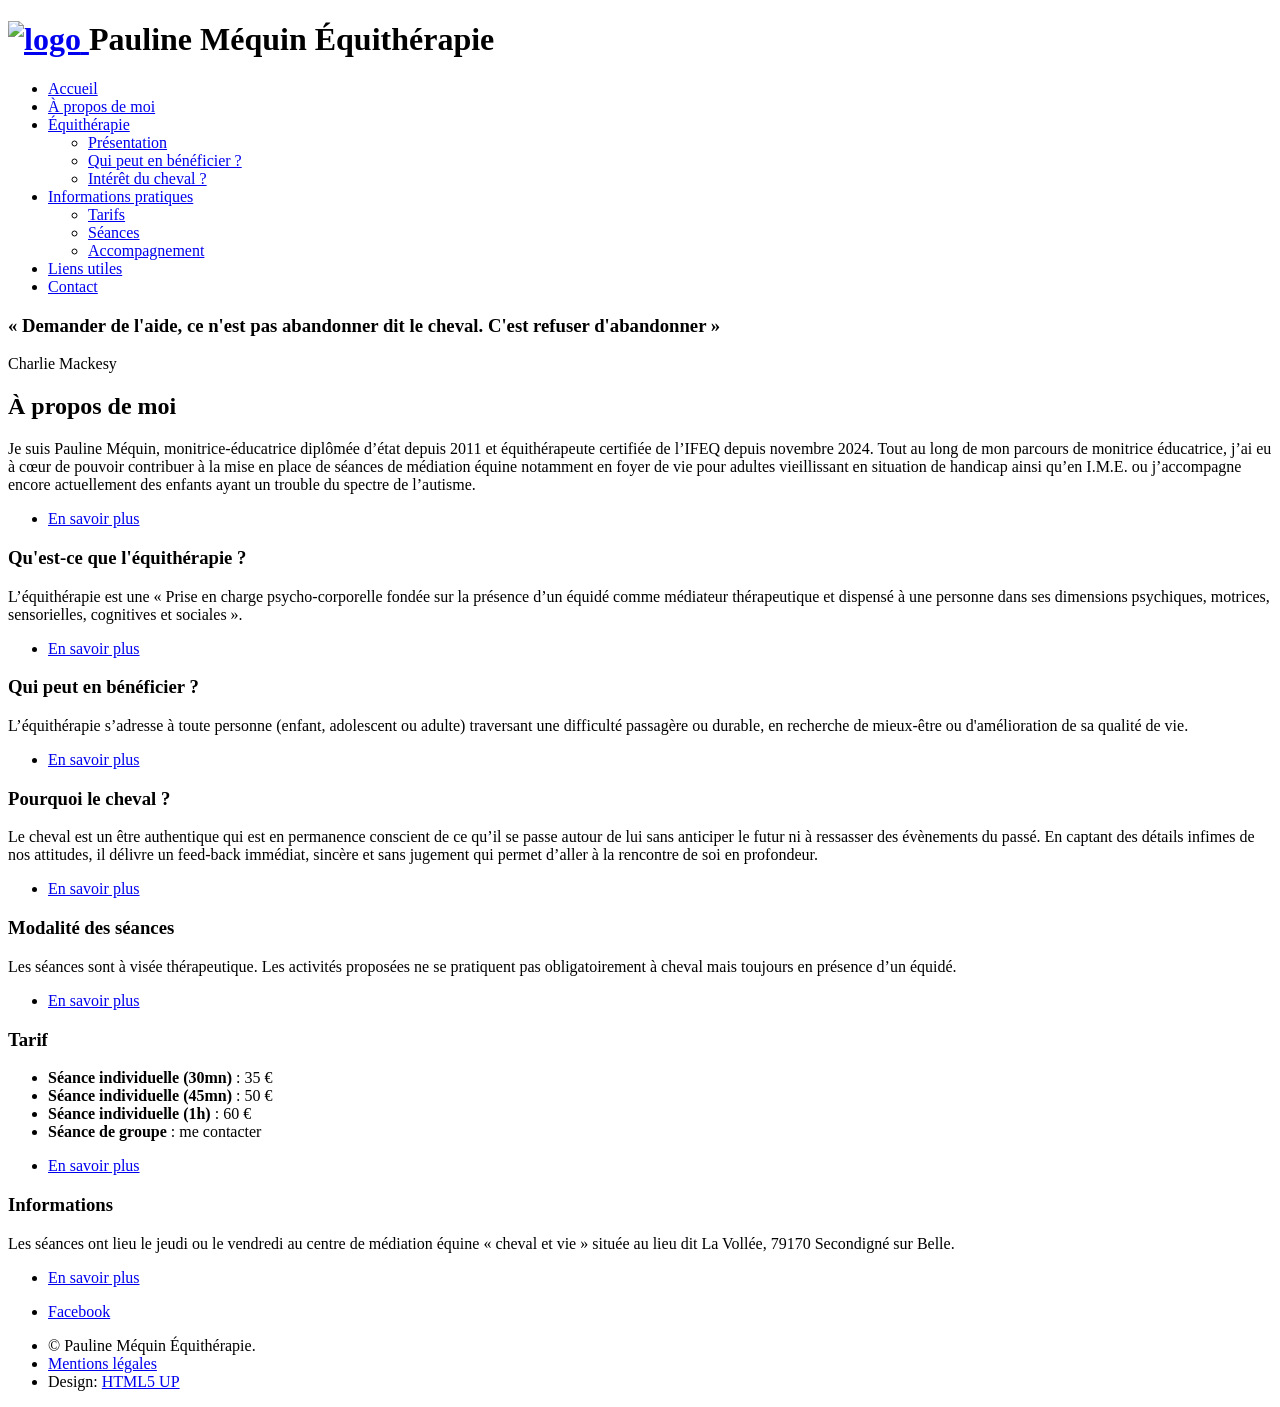
==== index.html @ 2382ecfe "deploy: Viguro79/pmequitherapie@033284d6de1e1a64ba5dbc9996fc64ac032b7a24" ====
<!DOCTYPE html>
<html lang="fr">
<head>
    <meta charset="utf-8">
    <meta name="viewport" content="width=device-width, initial-scale=1, user-scalable=no">
    <title>Pauline Méquin Équithérapie</title>
    <link rel="stylesheet" href="/pmequitherapie/assets/css/main.css">
    
</head>

<body class="landing is-preload">
    <div id="page-wrapper" >

        <header id="header" class="alt">
  <h1>
    <a href="/pmequitherapie/">
      <img class="logo" src="/pmequitherapie/images/logo.png" alt="logo">
    </a>
    Pauline Méquin Équithérapie
  </h1>
  <nav id="nav">
    <ul>
      <li><a href="/pmequitherapie/">Accueil</a></li>
      <li><a href="/pmequitherapie/apropos/">À propos de moi</a></li>
      <li>
        <a href="/pmequitherapie/equitherapie/" class="icon solid fa-angle-down">Équithérapie</a>
        <ul>
          <li><a href="/pmequitherapie/equitherapie/#presentation">Présentation</a></li>
          <li><a href="/pmequitherapie/equitherapie/#public">Qui peut en bénéficier ?</a></li>
          <li><a href="/pmequitherapie/equitherapie/#cheval">Intérêt du cheval ?</a></li>
        </ul>
      </li>
      <li>
        <a href="/pmequitherapie/infos/" class="icon solid fa-angle-down">Informations pratiques</a>
        <ul>
          <li><a href="/pmequitherapie/infos/#tarif">Tarifs</a></li>
          <li><a href="/pmequitherapie/infos/#seance">Séances</a></li>
          <li><a href="/pmequitherapie/infos/#accompagnement">Accompagnement</a></li>
        </ul>
      </li>
      <li><a href="/pmequitherapie/liens/">Liens utiles</a></li>
      <li><a href="/pmequitherapie/contact/" class="button">Contact</a></li>
    </ul>
  </nav>
</header>

        <section id="banner">
            <h3>« Demander de l'aide, ce n'est pas abandonner dit le cheval. C'est refuser d'abandonner »</h3>
            <p>Charlie Mackesy</p>
        </section><section id="main" class="container">
        
            <section class="box special">
<header class="major">
  <h2>À propos de moi</h2>
  <p>Je suis Pauline Méquin, monitrice-éducatrice diplômée d’état depuis 2011 et équithérapeute certifiée de l’IFEQ depuis novembre 2024. Tout au long de mon parcours de monitrice éducatrice, j’ai eu à cœur de pouvoir contribuer à la mise en place de séances de médiation équine notamment en foyer de vie pour adultes vieillissant en situation de handicap ainsi qu’en I.M.E. ou j’accompagne encore actuellement des enfants ayant un trouble du spectre de l’autisme.
</p>
</header><ul class="actions special">
  <li><a href="/apropos/" class="button alt">En savoir plus</a></li>
</ul>
</section>
<section class="box special features"><div class="features-row">
        <section>
    <span class="icon solid major fa-binoculars accent2"></span>
    <h3>Qu&#39;est-ce que l&#39;équithérapie ?</h3><p>L’équithérapie est une « Prise en charge psycho-corporelle fondée sur la présence d’un équidé comme médiateur thérapeutique et dispensé à une personne dans ses dimensions psychiques, motrices, sensorielles, cognitives et sociales ».</p>
    <ul class="actions special">
        <li><a href="/equitherapie/" class="button alt">En savoir plus</a></li>
    </ul>
</section>
        <section>
    <span class="icon solid major fa-users accent3"></span>
    <h3>Qui peut en bénéficier ?</h3><p>L’équithérapie s’adresse à toute personne (enfant, adolescent ou adulte) traversant une difficulté passagère ou durable, en recherche de mieux-être ou d&#39;amélioration de sa qualité de vie.</p>
    <ul class="actions special">
        <li><a href="/equitherapie/#public" class="button alt">En savoir plus</a></li>
    </ul>
</section></div><div class="features-row">
        <section>
    <span class="icon solid major fa-horse-head accent4"></span>
    <h3>Pourquoi le cheval ?</h3><p>Le cheval est un être authentique qui est en permanence conscient de ce qu’il se passe autour de lui sans anticiper le futur ni à ressasser des évènements du passé. En captant des détails infimes de nos attitudes, il délivre un feed-back immédiat, sincère et sans jugement qui permet d’aller à la rencontre de soi en profondeur.</p>
    <ul class="actions special">
        <li><a href="/equitherapie/#cheval" class="button alt">En savoir plus</a></li>
    </ul>
</section>
        <section>
    <span class="icon solid major fa-crop-alt accent5"></span>
    <h3>Modalité des séances</h3><p>Les séances sont à visée thérapeutique. Les activités proposées ne se pratiquent pas obligatoirement à cheval mais toujours en présence d’un équidé.</p>
    <ul class="actions special">
        <li><a href="/infos/#seance" class="button alt">En savoir plus</a></li>
    </ul>
</section></div><div class="features-row">
        <section>
    <span class="icon solid major fa-coins accent6"></span>
    <h3>Tarif</h3><ul class="alt"><li><strong>Séance individuelle (30mn)</strong> : 35 €</li><li><strong>Séance individuelle (45mn)</strong> : 50 €</li><li><strong>Séance individuelle (1h)</strong> : 60 € </li><li><strong>Séance de groupe</strong> : me contacter</li></ul><ul class="actions special">
        <li><a href="/infos/#tarif" class="button alt">En savoir plus</a></li>
    </ul>
</section>
        <section>
    <span class="icon solid major fa-info accent1"></span>
    <h3>Informations</h3><p>Les séances ont lieu le jeudi ou le vendredi au centre de médiation équine « cheval et vie » située au lieu dit La Vollée, 79170 Secondigné sur Belle.</p>
    <ul class="actions special">
        <li><a href="/infos/" class="button alt">En savoir plus</a></li>
    </ul>
</section></div></section>
        
		</section>
        <!-- Footer -->
<footer id="footer">
    <ul class="icons">
        <li>
            <a href="https://www.facebook.com/paulinemequinequitherapie" class="icon brands fa-facebook-f">
                <span class="label">Facebook</span>
            </a>
        </li>
    </ul>
    <ul class="copyright">
        <li>&copy; Pauline Méquin Équithérapie.</li>
        <li><a href="/mentions.html">Mentions légales</a></li>
        <li>Design: <a href="http://html5up.net">HTML5 UP</a></li>
    </ul>
</footer>

    </div>
    	<script src="/pmequitherapie/assets/js/jquery.min.js"></script>
	<script src="/pmequitherapie/assets/js/jquery.dropotron.min.js"></script>
	<script src="/pmequitherapie/assets/js/jquery.scrollex.min.js"></script>
	<script src="/pmequitherapie/assets/js/browser.min.js"></script>
	<script src="/pmequitherapie/assets/js/breakpoints.min.js"></script>
	<script src="/pmequitherapie/assets/js/util.js"></script>
	<script src="/pmequitherapie/assets/js/main.js"></script>
    
</body>
</html>
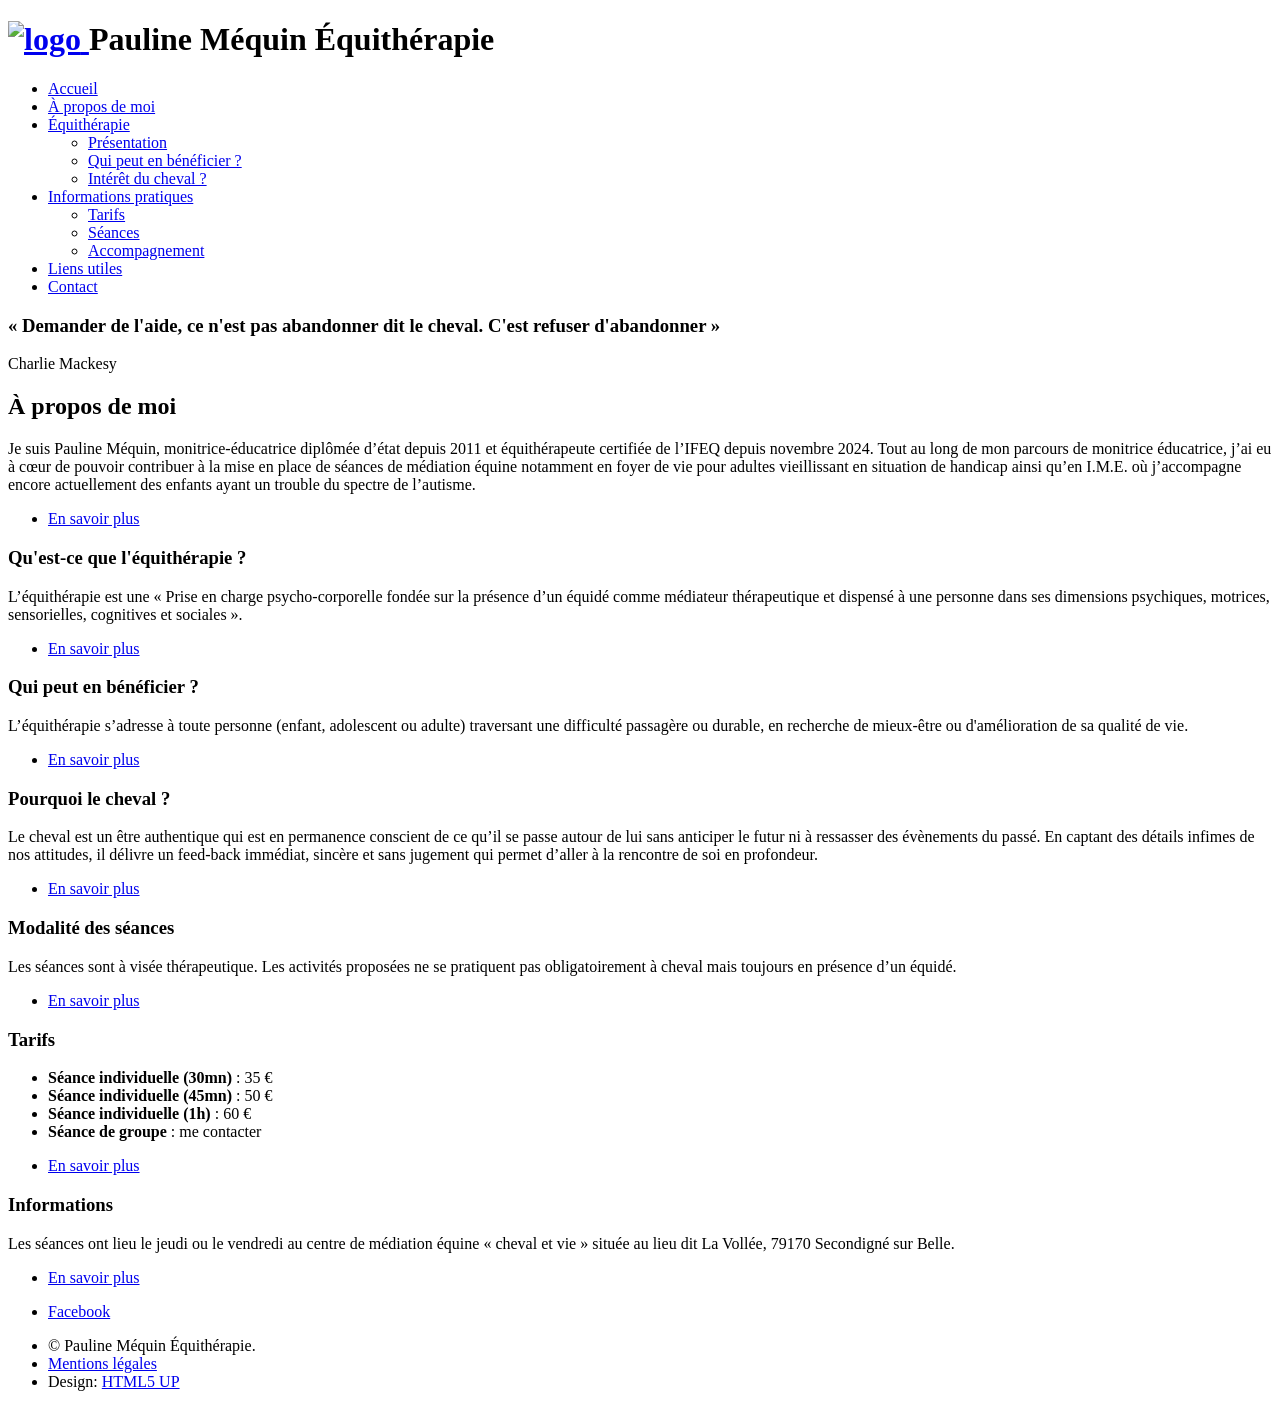
==== commit 09872ed5: "deploy: Viguro79/pmequitherapie@5068ac273e4277e46ab31a8a6d915c520c29359e" ====
--- a/index.html
+++ b/index.html
@@ -4,7 +4,8 @@
     <meta charset="utf-8">
     <meta name="viewport" content="width=device-width, initial-scale=1, user-scalable=no">
     <title>Pauline Méquin Équithérapie</title>
-    <link rel="stylesheet" href="/pmequitherapie/assets/css/main.css">
+    <link rel="icon" href="/pmequitherapie.fr/images/favicon.ico">
+    <link rel="stylesheet" href="/pmequitherapie.fr/assets/css/main.css">
     
 </head>
 
@@ -13,33 +14,33 @@
 
         <header id="header" class="alt">
   <h1>
-    <a href="/pmequitherapie/">
-      <img class="logo" src="/pmequitherapie/images/logo.png" alt="logo">
+    <a href="/pmequitherapie.fr/">
+      <img class="logo" src="/pmequitherapie.fr/images/logo.png" alt="logo">
     </a>
     Pauline Méquin Équithérapie
   </h1>
   <nav id="nav">
     <ul>
-      <li><a href="/pmequitherapie/">Accueil</a></li>
-      <li><a href="/pmequitherapie/apropos/">À propos de moi</a></li>
+      <li><a href="/pmequitherapie.fr/">Accueil</a></li>
+      <li><a href="/pmequitherapie.fr/apropos/">À propos de moi</a></li>
       <li>
-        <a href="/pmequitherapie/equitherapie/" class="icon solid fa-angle-down">Équithérapie</a>
+        <a href="/pmequitherapie.fr/equitherapie/" class="icon solid fa-angle-down">Équithérapie</a>
         <ul>
-          <li><a href="/pmequitherapie/equitherapie/#presentation">Présentation</a></li>
-          <li><a href="/pmequitherapie/equitherapie/#public">Qui peut en bénéficier ?</a></li>
-          <li><a href="/pmequitherapie/equitherapie/#cheval">Intérêt du cheval ?</a></li>
+          <li><a href="/pmequitherapie.fr/equitherapie/#presentation">Présentation</a></li>
+          <li><a href="/pmequitherapie.fr/equitherapie/#public">Qui peut en bénéficier ?</a></li>
+          <li><a href="/pmequitherapie.fr/equitherapie/#cheval">Intérêt du cheval ?</a></li>
         </ul>
       </li>
       <li>
-        <a href="/pmequitherapie/infos/" class="icon solid fa-angle-down">Informations pratiques</a>
+        <a href="/pmequitherapie.fr/infos/" class="icon solid fa-angle-down">Informations pratiques</a>
         <ul>
-          <li><a href="/pmequitherapie/infos/#tarif">Tarifs</a></li>
-          <li><a href="/pmequitherapie/infos/#seance">Séances</a></li>
-          <li><a href="/pmequitherapie/infos/#accompagnement">Accompagnement</a></li>
+          <li><a href="/pmequitherapie.fr/infos/#tarif">Tarifs</a></li>
+          <li><a href="/pmequitherapie.fr/infos/#seance">Séances</a></li>
+          <li><a href="/pmequitherapie.fr/infos/#accompagnement">Accompagnement</a></li>
         </ul>
       </li>
-      <li><a href="/pmequitherapie/liens/">Liens utiles</a></li>
-      <li><a href="/pmequitherapie/contact/" class="button">Contact</a></li>
+      <li><a href="/pmequitherapie.fr/liens/">Liens utiles</a></li>
+      <li><a href="/pmequitherapie.fr/contact/" class="button">Contact</a></li>
     </ul>
   </nav>
 </header>
@@ -52,8 +53,7 @@
             <section class="box special">
 <header class="major">
   <h2>À propos de moi</h2>
-  <p>Je suis Pauline Méquin, monitrice-éducatrice diplômée d’état depuis 2011 et équithérapeute certifiée de l’IFEQ depuis novembre 2024. Tout au long de mon parcours de monitrice éducatrice, j’ai eu à cœur de pouvoir contribuer à la mise en place de séances de médiation équine notamment en foyer de vie pour adultes vieillissant en situation de handicap ainsi qu’en I.M.E. ou j’accompagne encore actuellement des enfants ayant un trouble du spectre de l’autisme.
-</p>
+  <p>Je suis Pauline Méquin, monitrice-éducatrice diplômée d’état depuis 2011 et équithérapeute certifiée de l’IFEQ depuis novembre 2024. Tout au long de mon parcours de monitrice éducatrice, j’ai eu à cœur de pouvoir contribuer à la mise en place de séances de médiation équine notamment en foyer de vie pour adultes vieillissant en situation de handicap ainsi qu’en I.M.E. où j’accompagne encore actuellement des enfants ayant un trouble du spectre de l’autisme.</p>
 </header><ul class="actions special">
   <li><a href="/apropos/" class="button alt">En savoir plus</a></li>
 </ul>
@@ -89,7 +89,7 @@
 </section></div><div class="features-row">
         <section>
     <span class="icon solid major fa-coins accent6"></span>
-    <h3>Tarif</h3><ul class="alt"><li><strong>Séance individuelle (30mn)</strong> : 35 €</li><li><strong>Séance individuelle (45mn)</strong> : 50 €</li><li><strong>Séance individuelle (1h)</strong> : 60 € </li><li><strong>Séance de groupe</strong> : me contacter</li></ul><ul class="actions special">
+    <h3>Tarifs</h3><ul class="alt"><li><strong>Séance individuelle (30mn)</strong> : 35 €</li><li><strong>Séance individuelle (45mn)</strong> : 50 €</li><li><strong>Séance individuelle (1h)</strong> : 60 €</li><li><strong>Séance de groupe</strong> : me contacter</li></ul><ul class="actions special">
         <li><a href="/infos/#tarif" class="button alt">En savoir plus</a></li>
     </ul>
 </section>
@@ -100,6 +100,7 @@
         <li><a href="/infos/" class="button alt">En savoir plus</a></li>
     </ul>
 </section></div></section>
+
         
 		</section>
         <!-- Footer -->
@@ -119,13 +120,14 @@
 </footer>
 
     </div>
-    	<script src="/pmequitherapie/assets/js/jquery.min.js"></script>
-	<script src="/pmequitherapie/assets/js/jquery.dropotron.min.js"></script>
-	<script src="/pmequitherapie/assets/js/jquery.scrollex.min.js"></script>
-	<script src="/pmequitherapie/assets/js/browser.min.js"></script>
-	<script src="/pmequitherapie/assets/js/breakpoints.min.js"></script>
-	<script src="/pmequitherapie/assets/js/util.js"></script>
-	<script src="/pmequitherapie/assets/js/main.js"></script>
-    
+    	<script src="/pmequitherapie.fr/assets/js/jquery.min.js"></script>
+	<script src="/pmequitherapie.fr/assets/js/jquery.dropotron.min.js"></script>
+	<script src="/pmequitherapie.fr/assets/js/jquery.scrollex.min.js"></script>
+	<script src="/pmequitherapie.fr/assets/js/browser.min.js"></script>
+	<script src="/pmequitherapie.fr/assets/js/breakpoints.min.js"></script>
+	<script src="/pmequitherapie.fr/assets/js/util.js"></script>
+	<script src="/pmequitherapie.fr/assets/js/main.js"></script>
+
+
 </body>
 </html>
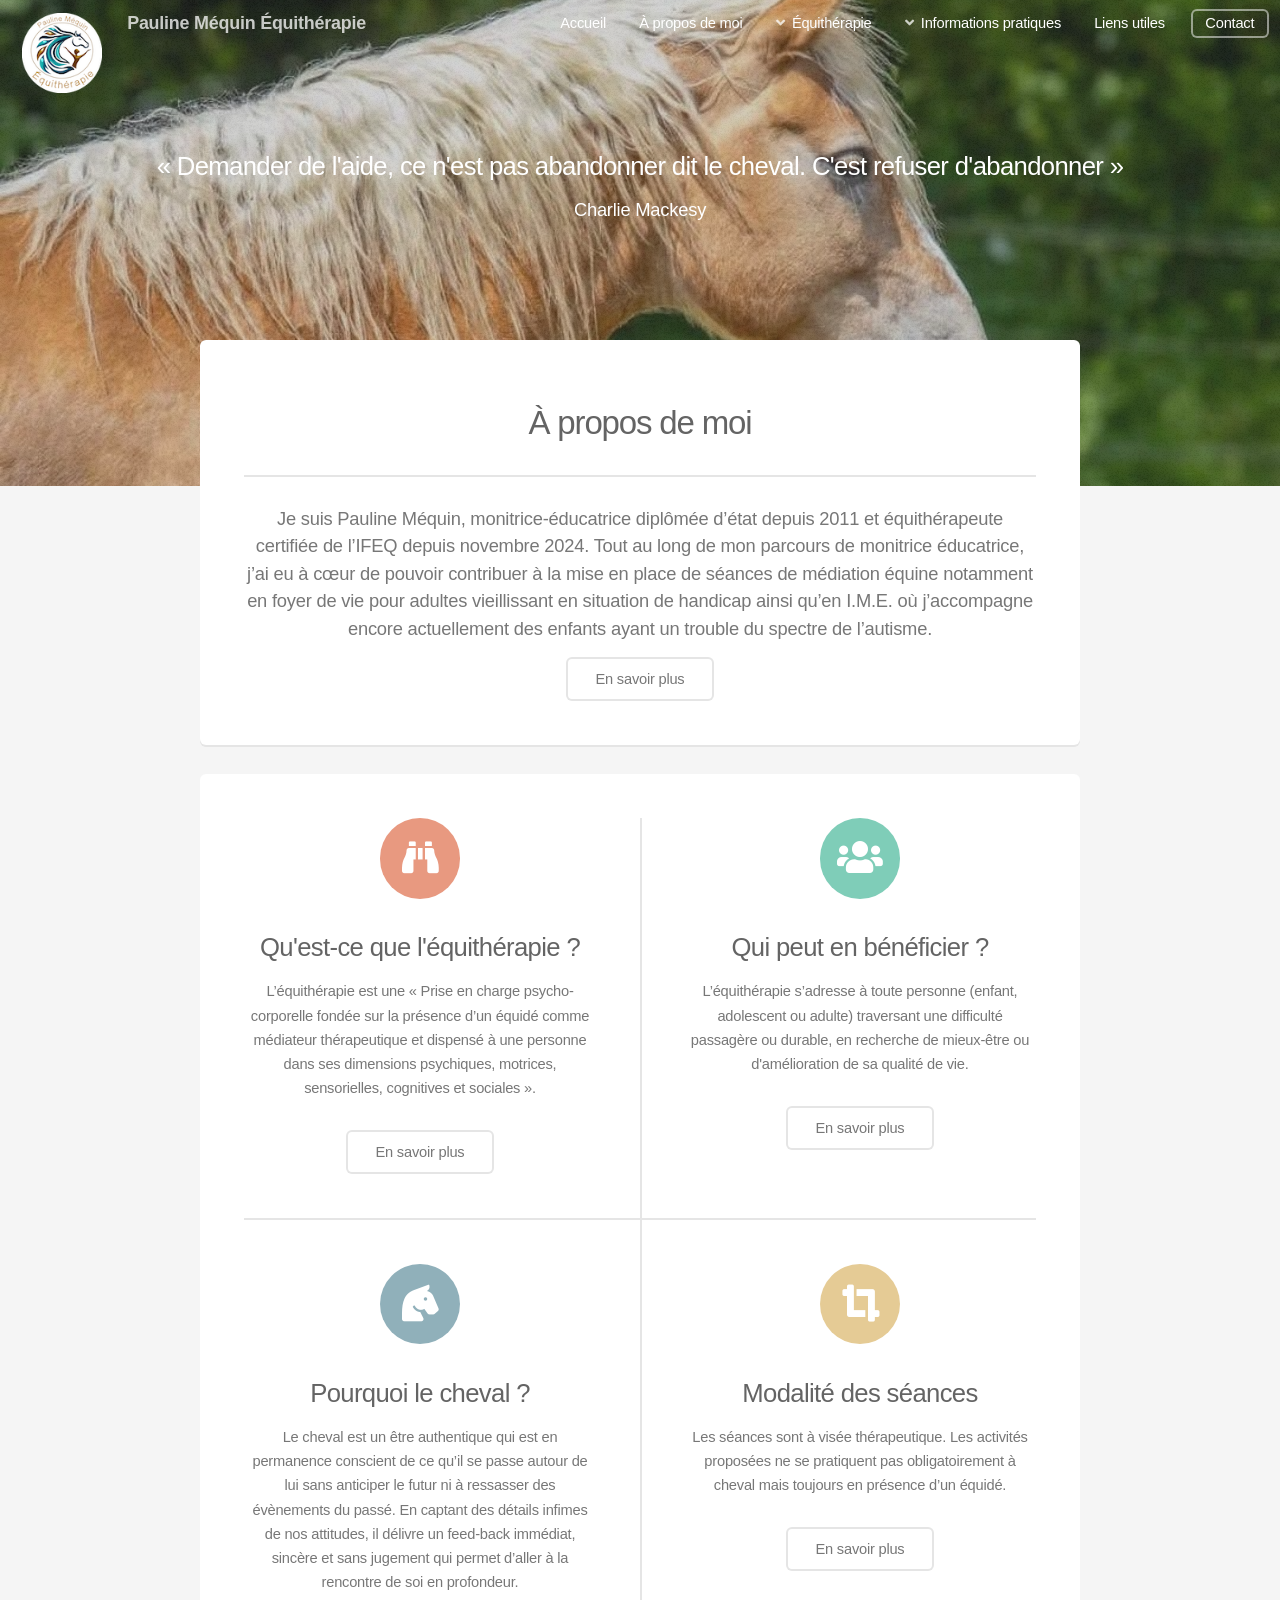
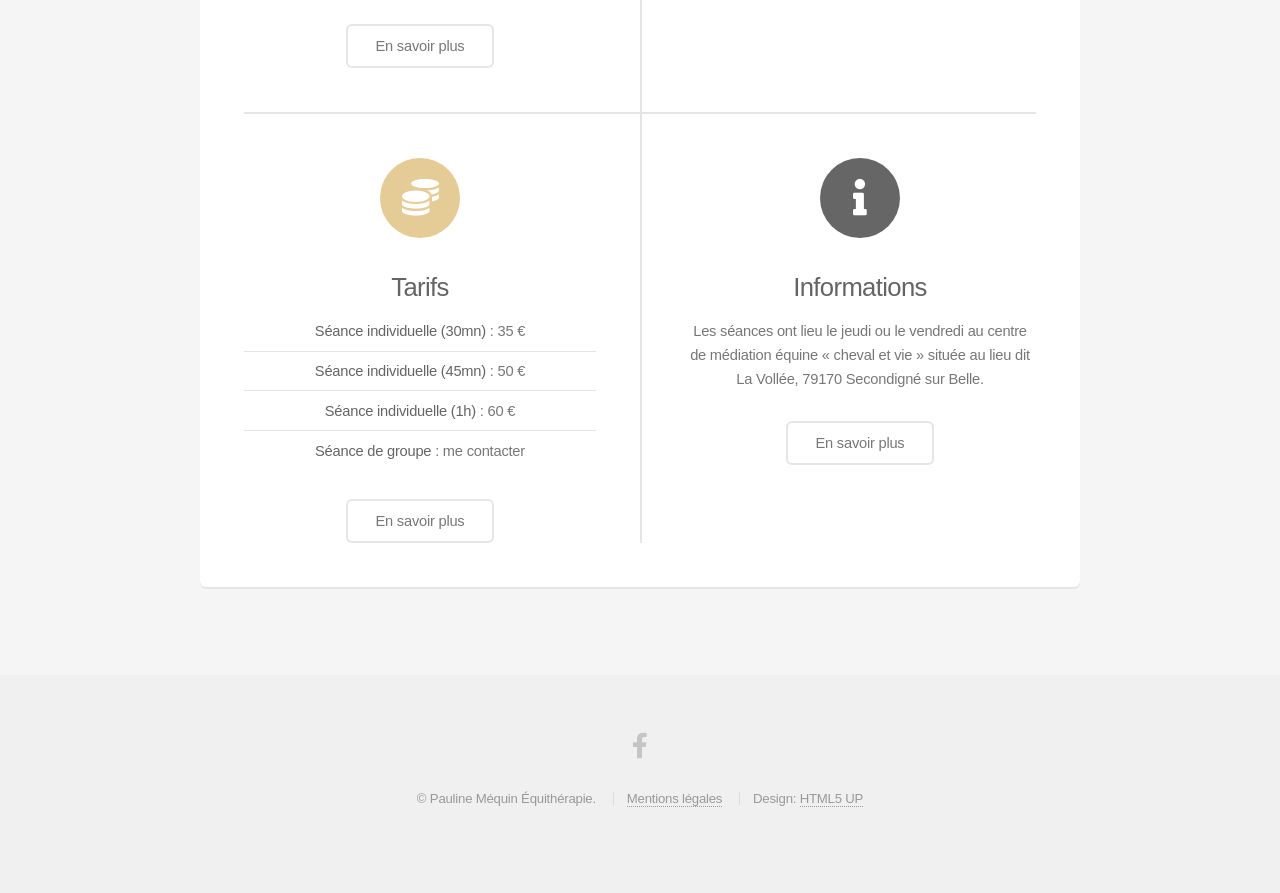
==== commit a3998a19: "deploy: Viguro79/pmequitherapie@91b3c89d0043710fa2f3b529ae6b896edfae53d8" ====
--- a/index.html
+++ b/index.html
@@ -4,8 +4,8 @@
     <meta charset="utf-8">
     <meta name="viewport" content="width=device-width, initial-scale=1, user-scalable=no">
     <title>Pauline Méquin Équithérapie</title>
-    <link rel="icon" href="/pmequitherapie.fr/images/favicon.ico">
-    <link rel="stylesheet" href="/pmequitherapie.fr/assets/css/main.css">
+    <link rel="icon" href="/images/favicon.ico">
+    <link rel="stylesheet" href="/assets/css/main.css">
     
 </head>
 
@@ -14,33 +14,33 @@
 
         <header id="header" class="alt">
   <h1>
-    <a href="/pmequitherapie.fr/">
-      <img class="logo" src="/pmequitherapie.fr/images/logo.png" alt="logo">
+    <a href="/">
+      <img class="logo" src="/images/logo.png" alt="logo">
     </a>
     Pauline Méquin Équithérapie
   </h1>
   <nav id="nav">
     <ul>
-      <li><a href="/pmequitherapie.fr/">Accueil</a></li>
-      <li><a href="/pmequitherapie.fr/apropos/">À propos de moi</a></li>
+      <li><a href="/">Accueil</a></li>
+      <li><a href="/apropos/">À propos de moi</a></li>
       <li>
-        <a href="/pmequitherapie.fr/equitherapie/" class="icon solid fa-angle-down">Équithérapie</a>
+        <a href="/equitherapie/" class="icon solid fa-angle-down">Équithérapie</a>
         <ul>
-          <li><a href="/pmequitherapie.fr/equitherapie/#presentation">Présentation</a></li>
-          <li><a href="/pmequitherapie.fr/equitherapie/#public">Qui peut en bénéficier ?</a></li>
-          <li><a href="/pmequitherapie.fr/equitherapie/#cheval">Intérêt du cheval ?</a></li>
+          <li><a href="/equitherapie/#presentation">Présentation</a></li>
+          <li><a href="/equitherapie/#public">Qui peut en bénéficier ?</a></li>
+          <li><a href="/equitherapie/#cheval">Intérêt du cheval ?</a></li>
         </ul>
       </li>
       <li>
-        <a href="/pmequitherapie.fr/infos/" class="icon solid fa-angle-down">Informations pratiques</a>
+        <a href="/infos/" class="icon solid fa-angle-down">Informations pratiques</a>
         <ul>
-          <li><a href="/pmequitherapie.fr/infos/#tarif">Tarifs</a></li>
-          <li><a href="/pmequitherapie.fr/infos/#seance">Séances</a></li>
-          <li><a href="/pmequitherapie.fr/infos/#accompagnement">Accompagnement</a></li>
+          <li><a href="/infos/#tarif">Tarifs</a></li>
+          <li><a href="/infos/#seance">Séances</a></li>
+          <li><a href="/infos/#accompagnement">Accompagnement</a></li>
         </ul>
       </li>
-      <li><a href="/pmequitherapie.fr/liens/">Liens utiles</a></li>
-      <li><a href="/pmequitherapie.fr/contact/" class="button">Contact</a></li>
+      <li><a href="/liens/">Liens utiles</a></li>
+      <li><a href="/contact/" class="button">Contact</a></li>
     </ul>
   </nav>
 </header>
@@ -120,13 +120,13 @@
 </footer>
 
     </div>
-    	<script src="/pmequitherapie.fr/assets/js/jquery.min.js"></script>
-	<script src="/pmequitherapie.fr/assets/js/jquery.dropotron.min.js"></script>
-	<script src="/pmequitherapie.fr/assets/js/jquery.scrollex.min.js"></script>
-	<script src="/pmequitherapie.fr/assets/js/browser.min.js"></script>
-	<script src="/pmequitherapie.fr/assets/js/breakpoints.min.js"></script>
-	<script src="/pmequitherapie.fr/assets/js/util.js"></script>
-	<script src="/pmequitherapie.fr/assets/js/main.js"></script>
+    	<script src="/assets/js/jquery.min.js"></script>
+	<script src="/assets/js/jquery.dropotron.min.js"></script>
+	<script src="/assets/js/jquery.scrollex.min.js"></script>
+	<script src="/assets/js/browser.min.js"></script>
+	<script src="/assets/js/breakpoints.min.js"></script>
+	<script src="/assets/js/util.js"></script>
+	<script src="/assets/js/main.js"></script>
 
 
 </body>
--- a/assets/css/main.css
+++ b/assets/css/main.css
@@ -0,0 +1,3921 @@
+@import url("fontawesome-all.min.css");
+@import url("https://fonts.googleapis.com/css?family=Source+Sans+Pro:300,400,300italic,400italic");
+
+/*
+	Alpha by HTML5 UP
+	html5up.net | @ajlkn
+	Free for personal and commercial use under the CCA 3.0 license (html5up.net/license)
+*/
+
+/* Reset */
+
+/* Based on meyerweb.com/eric/tools/css/reset (v2.0 | 20110126 | License: public domain) */
+
+	html, body, div, span, applet, object,
+	iframe, h1, h2, h3, h4, h5, h6, p, blockquote,
+	pre, a, abbr, acronym, address, big, cite,
+	code, del, dfn, em, img, ins, kbd, q, s, samp,
+	small, strike, strong, sub, sup, tt, var, b,
+	u, i, center, dl, dt, dd, ol, ul, li, fieldset,
+	form, label, legend, table, caption, tbody,
+	tfoot, thead, tr, th, td, article, aside,
+	canvas, details, embed, figure, figcaption,
+	footer, header, hgroup, menu, nav, output, ruby,
+	section, summary, time, mark, audio, video {
+		margin: 0;
+		padding: 0;
+		border: 0;
+		font-size: 100%;
+		font: inherit;
+		vertical-align: baseline;
+	}
+
+	article, aside, details, figcaption, figure,
+	footer, header, hgroup, menu, nav, section {
+		display: block;
+	}
+
+	body {
+		line-height: 1;
+	}
+
+	ol, ul {
+		list-style: none;
+	}
+
+	blockquote, q {
+		quotes: none;
+	}
+
+		blockquote:before, blockquote:after, q:before, q:after {
+			content: '';
+			content: none;
+		}
+
+	table {
+		border-collapse: collapse;
+		border-spacing: 0;
+	}
+
+	body {
+		-webkit-text-size-adjust: none;
+	}
+
+	mark {
+		background-color: transparent;
+		color: inherit;
+	}
+
+	input::-moz-focus-inner {
+		border: 0;
+		padding: 0;
+	}
+
+	input, select, textarea {
+		-moz-appearance: none;
+		-webkit-appearance: none;
+		-ms-appearance: none;
+		appearance: none;
+	}
+
+/* Basic */
+
+	@-ms-viewport {
+		width: device-width;
+	}
+
+	body {
+		-ms-overflow-style: scrollbar;
+	}
+
+	@media screen and (max-width: 480px) {
+
+		html, body {
+			min-width: 320px;
+		}
+
+	}
+
+	html {
+		box-sizing: border-box;
+	}
+
+	*, *:before, *:after {
+		box-sizing: inherit;
+	}
+
+	body {
+		background: #f5f5f5;
+	}
+
+	body, input, select, textarea {
+		color: #777;
+		font-family: "Source Sans Pro", sans-serif;
+		font-size: 16pt;
+		font-weight: 300;
+		line-height: 1.65em;
+		letter-spacing: -0.015em;
+	}
+
+	a {
+		-moz-transition: color 0.2s ease-in-out, border-bottom-color 0.2s ease-in-out;
+		-webkit-transition: color 0.2s ease-in-out, border-bottom-color 0.2s ease-in-out;
+		-ms-transition: color 0.2s ease-in-out, border-bottom-color 0.2s ease-in-out;
+		transition: color 0.2s ease-in-out, border-bottom-color 0.2s ease-in-out;
+		border-bottom: dotted 1px;
+		color: #e89980;
+		text-decoration: none;
+	}
+
+		a:hover {
+			border-bottom-color: transparent;
+		}
+
+	strong, b {
+		color: #646464;
+		font-weight: 400;
+	}
+
+	em, i {
+		font-style: italic;
+	}
+
+	p {
+		margin: 0 0 2em 0;
+	}
+
+	h1, h2, h3, h4, h5, h6 {
+		color: #646464;
+		font-weight: 300;
+		line-height: 1em;
+		margin: 0 0 0.5em 0;
+	}
+
+		h1 a, h2 a, h3 a, h4 a, h5 a, h6 a {
+			color: inherit;
+			text-decoration: none;
+		}
+
+	h2 {
+		font-size: 2.25em;
+		line-height: 1.5em;
+		letter-spacing: -0.035em;
+	}
+
+	h3 {
+		font-size: 1.75em;
+		line-height: 1.5em;
+		letter-spacing: -0.025em;
+}
+
+	h4 {
+		font-size: 1.1em;
+		line-height: 1.5em;
+		letter-spacing: 0;
+	}
+
+	h5 {
+		font-size: 0.9em;
+		line-height: 1.5em;
+		letter-spacing: 0;
+	}
+
+	h6 {
+		font-size: 0.7em;
+		line-height: 1.5em;
+		letter-spacing: 0;
+	}
+
+	sub {
+		font-size: 0.8em;
+		position: relative;
+		top: 0.5em;
+	}
+
+	sup {
+		font-size: 0.8em;
+		position: relative;
+		top: -0.5em;
+	}
+
+	hr {
+		border: 0;
+		border-bottom: solid 2px #e5e5e5;
+		margin: 2em 0;
+	}
+
+		hr.major {
+			margin: 3em 0;
+		}
+
+	blockquote {
+		border-left: solid 4px #e5e5e5;
+		font-style: italic;
+		margin: 0 0 2em 0;
+		padding: 0.5em 0 0.5em 2em;
+	}
+
+	pre {
+		-webkit-overflow-scrolling: touch;
+		background: #f8f8f8;
+		border-radius: 6px;
+		border: solid 1px #e5e5e5;
+		font-family: monospace;
+		font-size: 0.9em;
+		line-height: 1.75em;
+		margin: 0 0 2em 0;
+		overflow-x: auto;
+		padding: 1em 1.5em;
+	}
+
+	code {
+		background: #f8f8f8;
+		border-radius: 6px;
+		border: solid 1px #e5e5e5;
+		font-family: monospace;
+		font-size: 0.9em;
+		margin: 0 0.25em;
+		padding: 0.25em 0.65em;
+	}
+
+	.align-left {
+		text-align: left;
+	}
+
+	.align-center {
+		text-align: center;
+	}
+
+	.align-right {
+		text-align: right;
+	}
+
+/* Row */
+
+	.row {
+		display: flex;
+		flex-wrap: wrap;
+		box-sizing: border-box;
+		align-items: stretch;
+	}
+
+		.row > * {
+			box-sizing: border-box;
+		}
+
+		.row.gtr-uniform > * > :last-child {
+			margin-bottom: 0;
+		}
+
+		.row.aln-left {
+			justify-content: flex-start;
+		}
+
+		.row.aln-center {
+			justify-content: center;
+		}
+
+		.row.aln-right {
+			justify-content: flex-end;
+		}
+
+		.row.aln-top {
+			align-items: flex-start;
+		}
+
+		.row.aln-middle {
+			align-items: center;
+		}
+
+		.row.aln-bottom {
+			align-items: flex-end;
+		}
+
+		.row > .imp {
+			order: -1;
+		}
+
+		.row > .col-1 {
+			width: 8.33333%;
+		}
+
+		.row > .off-1 {
+			margin-left: 8.33333%;
+		}
+
+		.row > .col-2 {
+			width: 16.66667%;
+		}
+
+		.row > .off-2 {
+			margin-left: 16.66667%;
+		}
+
+		.row > .col-3 {
+			width: 25%;
+		}
+
+		.row > .off-3 {
+			margin-left: 25%;
+		}
+
+		.row > .col-4 {
+			width: 33.33333%;
+		}
+
+		.row > .off-4 {
+			margin-left: 33.33333%;
+		}
+
+		.row > .col-5 {
+			width: 41.66667%;
+		}
+
+		.row > .off-5 {
+			margin-left: 41.66667%;
+		}
+
+		.row > .col-6 {
+			width: 50%;
+		}
+
+		.row > .off-6 {
+			margin-left: 50%;
+		}
+
+		.row > .col-7 {
+			width: 58.33333%;
+		}
+
+		.row > .off-7 {
+			margin-left: 58.33333%;
+		}
+
+		.row > .col-8 {
+			width: 66.66667%;
+		}
+
+		.row > .off-8 {
+			margin-left: 66.66667%;
+		}
+
+		.row > .col-9 {
+			width: 75%;
+		}
+
+		.row > .off-9 {
+			margin-left: 75%;
+		}
+
+		.row > .col-10 {
+			width: 83.33333%;
+		}
+
+		.row > .off-10 {
+			margin-left: 83.33333%;
+		}
+
+		.row > .col-11 {
+			width: 91.66667%;
+		}
+
+		.row > .off-11 {
+			margin-left: 91.66667%;
+		}
+
+		.row > .col-12 {
+			width: 100%;
+		}
+
+		.row > .off-12 {
+			margin-left: 100%;
+		}
+
+		.row.gtr-0 {
+			margin-top: 0;
+			margin-left: 0em;
+		}
+
+			.row.gtr-0 > * {
+				padding: 0 0 0 0em;
+			}
+
+			.row.gtr-0.gtr-uniform {
+				margin-top: 0em;
+			}
+
+				.row.gtr-0.gtr-uniform > * {
+					padding-top: 0em;
+				}
+
+		.row.gtr-25 {
+			margin-top: 0;
+			margin-left: -0.5em;
+		}
+
+			.row.gtr-25 > * {
+				padding: 0 0 0 0.5em;
+			}
+
+			.row.gtr-25.gtr-uniform {
+				margin-top: -0.5em;
+			}
+
+				.row.gtr-25.gtr-uniform > * {
+					padding-top: 0.5em;
+				}
+
+		.row.gtr-50 {
+			margin-top: 0;
+			margin-left: -1em;
+		}
+
+			.row.gtr-50 > * {
+				padding: 0 0 0 1em;
+			}
+
+			.row.gtr-50.gtr-uniform {
+				margin-top: -1em;
+			}
+
+				.row.gtr-50.gtr-uniform > * {
+					padding-top: 1em;
+				}
+
+		.row {
+			margin-top: 0;
+			margin-left: -2em;
+		}
+
+			.row > * {
+				padding: 0 0 0 2em;
+			}
+
+			.row.gtr-uniform {
+				margin-top: -2em;
+			}
+
+				.row.gtr-uniform > * {
+					padding-top: 2em;
+				}
+
+		.row.gtr-150 {
+			margin-top: 0;
+			margin-left: -3em;
+		}
+
+			.row.gtr-150 > * {
+				padding: 0 0 0 3em;
+			}
+
+			.row.gtr-150.gtr-uniform {
+				margin-top: -3em;
+			}
+
+				.row.gtr-150.gtr-uniform > * {
+					padding-top: 3em;
+				}
+
+		.row.gtr-200 {
+			margin-top: 0;
+			margin-left: -4em;
+		}
+
+			.row.gtr-200 > * {
+				padding: 0 0 0 4em;
+			}
+
+			.row.gtr-200.gtr-uniform {
+				margin-top: -4em;
+			}
+
+				.row.gtr-200.gtr-uniform > * {
+					padding-top: 4em;
+				}
+
+		@media screen and (max-width: 1680px) {
+
+			.row {
+				display: flex;
+				flex-wrap: wrap;
+				box-sizing: border-box;
+				align-items: stretch;
+			}
+
+				.row > * {
+					box-sizing: border-box;
+				}
+
+				.row.gtr-uniform > * > :last-child {
+					margin-bottom: 0;
+				}
+
+				.row.aln-left {
+					justify-content: flex-start;
+				}
+
+				.row.aln-center {
+					justify-content: center;
+				}
+
+				.row.aln-right {
+					justify-content: flex-end;
+				}
+
+				.row.aln-top {
+					align-items: flex-start;
+				}
+
+				.row.aln-middle {
+					align-items: center;
+				}
+
+				.row.aln-bottom {
+					align-items: flex-end;
+				}
+
+				.row > .imp-wide {
+					order: -1;
+				}
+
+				.row > .col-1-wide {
+					width: 8.33333%;
+				}
+
+				.row > .off-1-wide {
+					margin-left: 8.33333%;
+				}
+
+				.row > .col-2-wide {
+					width: 16.66667%;
+				}
+
+				.row > .off-2-wide {
+					margin-left: 16.66667%;
+				}
+
+				.row > .col-3-wide {
+					width: 25%;
+				}
+
+				.row > .off-3-wide {
+					margin-left: 25%;
+				}
+
+				.row > .col-4-wide {
+					width: 33.33333%;
+				}
+
+				.row > .off-4-wide {
+					margin-left: 33.33333%;
+				}
+
+				.row > .col-5-wide {
+					width: 41.66667%;
+				}
+
+				.row > .off-5-wide {
+					margin-left: 41.66667%;
+				}
+
+				.row > .col-6-wide {
+					width: 50%;
+				}
+
+				.row > .off-6-wide {
+					margin-left: 50%;
+				}
+
+				.row > .col-7-wide {
+					width: 58.33333%;
+				}
+
+				.row > .off-7-wide {
+					margin-left: 58.33333%;
+				}
+
+				.row > .col-8-wide {
+					width: 66.66667%;
+				}
+
+				.row > .off-8-wide {
+					margin-left: 66.66667%;
+				}
+
+				.row > .col-9-wide {
+					width: 75%;
+				}
+
+				.row > .off-9-wide {
+					margin-left: 75%;
+				}
+
+				.row > .col-10-wide {
+					width: 83.33333%;
+				}
+
+				.row > .off-10-wide {
+					margin-left: 83.33333%;
+				}
+
+				.row > .col-11-wide {
+					width: 91.66667%;
+				}
+
+				.row > .off-11-wide {
+					margin-left: 91.66667%;
+				}
+
+				.row > .col-12-wide {
+					width: 100%;
+				}
+
+				.row > .off-12-wide {
+					margin-left: 100%;
+				}
+
+				.row.gtr-0 {
+					margin-top: 0;
+					margin-left: 0em;
+				}
+
+					.row.gtr-0 > * {
+						padding: 0 0 0 0em;
+					}
+
+					.row.gtr-0.gtr-uniform {
+						margin-top: 0em;
+					}
+
+						.row.gtr-0.gtr-uniform > * {
+							padding-top: 0em;
+						}
+
+				.row.gtr-25 {
+					margin-top: 0;
+					margin-left: -0.5em;
+				}
+
+					.row.gtr-25 > * {
+						padding: 0 0 0 0.5em;
+					}
+
+					.row.gtr-25.gtr-uniform {
+						margin-top: -0.5em;
+					}
+
+						.row.gtr-25.gtr-uniform > * {
+							padding-top: 0.5em;
+						}
+
+				.row.gtr-50 {
+					margin-top: 0;
+					margin-left: -1em;
+				}
+
+					.row.gtr-50 > * {
+						padding: 0 0 0 1em;
+					}
+
+					.row.gtr-50.gtr-uniform {
+						margin-top: -1em;
+					}
+
+						.row.gtr-50.gtr-uniform > * {
+							padding-top: 1em;
+						}
+
+				.row {
+					margin-top: 0;
+					margin-left: -2em;
+				}
+
+					.row > * {
+						padding: 0 0 0 2em;
+					}
+
+					.row.gtr-uniform {
+						margin-top: -2em;
+					}
+
+						.row.gtr-uniform > * {
+							padding-top: 2em;
+						}
+
+				.row.gtr-150 {
+					margin-top: 0;
+					margin-left: -3em;
+				}
+
+					.row.gtr-150 > * {
+						padding: 0 0 0 3em;
+					}
+
+					.row.gtr-150.gtr-uniform {
+						margin-top: -3em;
+					}
+
+						.row.gtr-150.gtr-uniform > * {
+							padding-top: 3em;
+						}
+
+				.row.gtr-200 {
+					margin-top: 0;
+					margin-left: -4em;
+				}
+
+					.row.gtr-200 > * {
+						padding: 0 0 0 4em;
+					}
+
+					.row.gtr-200.gtr-uniform {
+						margin-top: -4em;
+					}
+
+						.row.gtr-200.gtr-uniform > * {
+							padding-top: 4em;
+						}
+
+		}
+
+		@media screen and (max-width: 1280px) {
+
+			.row {
+				display: flex;
+				flex-wrap: wrap;
+				box-sizing: border-box;
+				align-items: stretch;
+			}
+
+				.row > * {
+					box-sizing: border-box;
+				}
+
+				.row.gtr-uniform > * > :last-child {
+					margin-bottom: 0;
+				}
+
+				.row.aln-left {
+					justify-content: flex-start;
+				}
+
+				.row.aln-center {
+					justify-content: center;
+				}
+
+				.row.aln-right {
+					justify-content: flex-end;
+				}
+
+				.row.aln-top {
+					align-items: flex-start;
+				}
+
+				.row.aln-middle {
+					align-items: center;
+				}
+
+				.row.aln-bottom {
+					align-items: flex-end;
+				}
+
+				.row > .imp-normal {
+					order: -1;
+				}
+
+				.row > .col-1-normal {
+					width: 8.33333%;
+				}
+
+				.row > .off-1-normal {
+					margin-left: 8.33333%;
+				}
+
+				.row > .col-2-normal {
+					width: 16.66667%;
+				}
+
+				.row > .off-2-normal {
+					margin-left: 16.66667%;
+				}
+
+				.row > .col-3-normal {
+					width: 25%;
+				}
+
+				.row > .off-3-normal {
+					margin-left: 25%;
+				}
+
+				.row > .col-4-normal {
+					width: 33.33333%;
+				}
+
+				.row > .off-4-normal {
+					margin-left: 33.33333%;
+				}
+
+				.row > .col-5-normal {
+					width: 41.66667%;
+				}
+
+				.row > .off-5-normal {
+					margin-left: 41.66667%;
+				}
+
+				.row > .col-6-normal {
+					width: 50%;
+				}
+
+				.row > .off-6-normal {
+					margin-left: 50%;
+				}
+
+				.row > .col-7-normal {
+					width: 58.33333%;
+				}
+
+				.row > .off-7-normal {
+					margin-left: 58.33333%;
+				}
+
+				.row > .col-8-normal {
+					width: 66.66667%;
+				}
+
+				.row > .off-8-normal {
+					margin-left: 66.66667%;
+				}
+
+				.row > .col-9-normal {
+					width: 75%;
+				}
+
+				.row > .off-9-normal {
+					margin-left: 75%;
+				}
+
+				.row > .col-10-normal {
+					width: 83.33333%;
+				}
+
+				.row > .off-10-normal {
+					margin-left: 83.33333%;
+				}
+
+				.row > .col-11-normal {
+					width: 91.66667%;
+				}
+
+				.row > .off-11-normal {
+					margin-left: 91.66667%;
+				}
+
+				.row > .col-12-normal {
+					width: 100%;
+				}
+
+				.row > .off-12-normal {
+					margin-left: 100%;
+				}
+
+				.row.gtr-0 {
+					margin-top: 0;
+					margin-left: 0em;
+				}
+
+					.row.gtr-0 > * {
+						padding: 0 0 0 0em;
+					}
+
+					.row.gtr-0.gtr-uniform {
+						margin-top: 0em;
+					}
+
+						.row.gtr-0.gtr-uniform > * {
+							padding-top: 0em;
+						}
+
+				.row.gtr-25 {
+					margin-top: 0;
+					margin-left: -0.5em;
+				}
+
+					.row.gtr-25 > * {
+						padding: 0 0 0 0.5em;
+					}
+
+					.row.gtr-25.gtr-uniform {
+						margin-top: -0.5em;
+					}
+
+						.row.gtr-25.gtr-uniform > * {
+							padding-top: 0.5em;
+						}
+
+				.row.gtr-50 {
+					margin-top: 0;
+					margin-left: -1em;
+				}
+
+					.row.gtr-50 > * {
+						padding: 0 0 0 1em;
+					}
+
+					.row.gtr-50.gtr-uniform {
+						margin-top: -1em;
+					}
+
+						.row.gtr-50.gtr-uniform > * {
+							padding-top: 1em;
+						}
+
+				.row {
+					margin-top: 0;
+					margin-left: -2em;
+				}
+
+					.row > * {
+						padding: 0 0 0 2em;
+					}
+
+					.row.gtr-uniform {
+						margin-top: -2em;
+					}
+
+						.row.gtr-uniform > * {
+							padding-top: 2em;
+						}
+
+				.row.gtr-150 {
+					margin-top: 0;
+					margin-left: -3em;
+				}
+
+					.row.gtr-150 > * {
+						padding: 0 0 0 3em;
+					}
+
+					.row.gtr-150.gtr-uniform {
+						margin-top: -3em;
+					}
+
+						.row.gtr-150.gtr-uniform > * {
+							padding-top: 3em;
+						}
+
+				.row.gtr-200 {
+					margin-top: 0;
+					margin-left: -4em;
+				}
+
+					.row.gtr-200 > * {
+						padding: 0 0 0 4em;
+					}
+
+					.row.gtr-200.gtr-uniform {
+						margin-top: -4em;
+					}
+
+						.row.gtr-200.gtr-uniform > * {
+							padding-top: 4em;
+						}
+
+		}
+
+		@media screen and (max-width: 980px) {
+
+			.row {
+				display: flex;
+				flex-wrap: wrap;
+				box-sizing: border-box;
+				align-items: stretch;
+			}
+
+				.row > * {
+					box-sizing: border-box;
+				}
+
+				.row.gtr-uniform > * > :last-child {
+					margin-bottom: 0;
+				}
+
+				.row.aln-left {
+					justify-content: flex-start;
+				}
+
+				.row.aln-center {
+					justify-content: center;
+				}
+
+				.row.aln-right {
+					justify-content: flex-end;
+				}
+
+				.row.aln-top {
+					align-items: flex-start;
+				}
+
+				.row.aln-middle {
+					align-items: center;
+				}
+
+				.row.aln-bottom {
+					align-items: flex-end;
+				}
+
+				.row > .imp-narrow {
+					order: -1;
+				}
+
+				.row > .col-1-narrow {
+					width: 8.33333%;
+				}
+
+				.row > .off-1-narrow {
+					margin-left: 8.33333%;
+				}
+
+				.row > .col-2-narrow {
+					width: 16.66667%;
+				}
+
+				.row > .off-2-narrow {
+					margin-left: 16.66667%;
+				}
+
+				.row > .col-3-narrow {
+					width: 25%;
+				}
+
+				.row > .off-3-narrow {
+					margin-left: 25%;
+				}
+
+				.row > .col-4-narrow {
+					width: 33.33333%;
+				}
+
+				.row > .off-4-narrow {
+					margin-left: 33.33333%;
+				}
+
+				.row > .col-5-narrow {
+					width: 41.66667%;
+				}
+
+				.row > .off-5-narrow {
+					margin-left: 41.66667%;
+				}
+
+				.row > .col-6-narrow {
+					width: 50%;
+				}
+
+				.row > .off-6-narrow {
+					margin-left: 50%;
+				}
+
+				.row > .col-7-narrow {
+					width: 58.33333%;
+				}
+
+				.row > .off-7-narrow {
+					margin-left: 58.33333%;
+				}
+
+				.row > .col-8-narrow {
+					width: 66.66667%;
+				}
+
+				.row > .off-8-narrow {
+					margin-left: 66.66667%;
+				}
+
+				.row > .col-9-narrow {
+					width: 75%;
+				}
+
+				.row > .off-9-narrow {
+					margin-left: 75%;
+				}
+
+				.row > .col-10-narrow {
+					width: 83.33333%;
+				}
+
+				.row > .off-10-narrow {
+					margin-left: 83.33333%;
+				}
+
+				.row > .col-11-narrow {
+					width: 91.66667%;
+				}
+
+				.row > .off-11-narrow {
+					margin-left: 91.66667%;
+				}
+
+				.row > .col-12-narrow {
+					width: 100%;
+				}
+
+				.row > .off-12-narrow {
+					margin-left: 100%;
+				}
+
+				.row.gtr-0 {
+					margin-top: 0;
+					margin-left: 0em;
+				}
+
+					.row.gtr-0 > * {
+						padding: 0 0 0 0em;
+					}
+
+					.row.gtr-0.gtr-uniform {
+						margin-top: 0em;
+					}
+
+						.row.gtr-0.gtr-uniform > * {
+							padding-top: 0em;
+						}
+
+				.row.gtr-25 {
+					margin-top: 0;
+					margin-left: -0.5em;
+				}
+
+					.row.gtr-25 > * {
+						padding: 0 0 0 0.5em;
+					}
+
+					.row.gtr-25.gtr-uniform {
+						margin-top: -0.5em;
+					}
+
+						.row.gtr-25.gtr-uniform > * {
+							padding-top: 0.5em;
+						}
+
+				.row.gtr-50 {
+					margin-top: 0;
+					margin-left: -1em;
+				}
+
+					.row.gtr-50 > * {
+						padding: 0 0 0 1em;
+					}
+
+					.row.gtr-50.gtr-uniform {
+						margin-top: -1em;
+					}
+
+						.row.gtr-50.gtr-uniform > * {
+							padding-top: 1em;
+						}
+
+				.row {
+					margin-top: 0;
+					margin-left: -2em;
+				}
+
+					.row > * {
+						padding: 0 0 0 2em;
+					}
+
+					.row.gtr-uniform {
+						margin-top: -2em;
+					}
+
+						.row.gtr-uniform > * {
+							padding-top: 2em;
+						}
+
+				.row.gtr-150 {
+					margin-top: 0;
+					margin-left: -3em;
+				}
+
+					.row.gtr-150 > * {
+						padding: 0 0 0 3em;
+					}
+
+					.row.gtr-150.gtr-uniform {
+						margin-top: -3em;
+					}
+
+						.row.gtr-150.gtr-uniform > * {
+							padding-top: 3em;
+						}
+
+				.row.gtr-200 {
+					margin-top: 0;
+					margin-left: -4em;
+				}
+
+					.row.gtr-200 > * {
+						padding: 0 0 0 4em;
+					}
+
+					.row.gtr-200.gtr-uniform {
+						margin-top: -4em;
+					}
+
+						.row.gtr-200.gtr-uniform > * {
+							padding-top: 4em;
+						}
+
+		}
+
+		@media screen and (max-width: 840px) {
+
+			.row {
+				display: flex;
+				flex-wrap: wrap;
+				box-sizing: border-box;
+				align-items: stretch;
+			}
+
+				.row > * {
+					box-sizing: border-box;
+				}
+
+				.row.gtr-uniform > * > :last-child {
+					margin-bottom: 0;
+				}
+
+				.row.aln-left {
+					justify-content: flex-start;
+				}
+
+				.row.aln-center {
+					justify-content: center;
+				}
+
+				.row.aln-right {
+					justify-content: flex-end;
+				}
+
+				.row.aln-top {
+					align-items: flex-start;
+				}
+
+				.row.aln-middle {
+					align-items: center;
+				}
+
+				.row.aln-bottom {
+					align-items: flex-end;
+				}
+
+				.row > .imp-narrower {
+					order: -1;
+				}
+
+				.row > .col-1-narrower {
+					width: 8.33333%;
+				}
+
+				.row > .off-1-narrower {
+					margin-left: 8.33333%;
+				}
+
+				.row > .col-2-narrower {
+					width: 16.66667%;
+				}
+
+				.row > .off-2-narrower {
+					margin-left: 16.66667%;
+				}
+
+				.row > .col-3-narrower {
+					width: 25%;
+				}
+
+				.row > .off-3-narrower {
+					margin-left: 25%;
+				}
+
+				.row > .col-4-narrower {
+					width: 33.33333%;
+				}
+
+				.row > .off-4-narrower {
+					margin-left: 33.33333%;
+				}
+
+				.row > .col-5-narrower {
+					width: 41.66667%;
+				}
+
+				.row > .off-5-narrower {
+					margin-left: 41.66667%;
+				}
+
+				.row > .col-6-narrower {
+					width: 50%;
+				}
+
+				.row > .off-6-narrower {
+					margin-left: 50%;
+				}
+
+				.row > .col-7-narrower {
+					width: 58.33333%;
+				}
+
+				.row > .off-7-narrower {
+					margin-left: 58.33333%;
+				}
+
+				.row > .col-8-narrower {
+					width: 66.66667%;
+				}
+
+				.row > .off-8-narrower {
+					margin-left: 66.66667%;
+				}
+
+				.row > .col-9-narrower {
+					width: 75%;
+				}
+
+				.row > .off-9-narrower {
+					margin-left: 75%;
+				}
+
+				.row > .col-10-narrower {
+					width: 83.33333%;
+				}
+
+				.row > .off-10-narrower {
+					margin-left: 83.33333%;
+				}
+
+				.row > .col-11-narrower {
+					width: 91.66667%;
+				}
+
+				.row > .off-11-narrower {
+					margin-left: 91.66667%;
+				}
+
+				.row > .col-12-narrower {
+					width: 100%;
+				}
+
+				.row > .off-12-narrower {
+					margin-left: 100%;
+				}
+
+				.row.gtr-0 {
+					margin-top: 0;
+					margin-left: 0em;
+				}
+
+					.row.gtr-0 > * {
+						padding: 0 0 0 0em;
+					}
+
+					.row.gtr-0.gtr-uniform {
+						margin-top: 0em;
+					}
+
+						.row.gtr-0.gtr-uniform > * {
+							padding-top: 0em;
+						}
+
+				.row.gtr-25 {
+					margin-top: 0;
+					margin-left: -0.5em;
+				}
+
+					.row.gtr-25 > * {
+						padding: 0 0 0 0.5em;
+					}
+
+					.row.gtr-25.gtr-uniform {
+						margin-top: -0.5em;
+					}
+
+						.row.gtr-25.gtr-uniform > * {
+							padding-top: 0.5em;
+						}
+
+				.row.gtr-50 {
+					margin-top: 0;
+					margin-left: -1em;
+				}
+
+					.row.gtr-50 > * {
+						padding: 0 0 0 1em;
+					}
+
+					.row.gtr-50.gtr-uniform {
+						margin-top: -1em;
+					}
+
+						.row.gtr-50.gtr-uniform > * {
+							padding-top: 1em;
+						}
+
+				.row {
+					margin-top: 0;
+					margin-left: -2em;
+				}
+
+					.row > * {
+						padding: 0 0 0 2em;
+					}
+
+					.row.gtr-uniform {
+						margin-top: -2em;
+					}
+
+						.row.gtr-uniform > * {
+							padding-top: 2em;
+						}
+
+				.row.gtr-150 {
+					margin-top: 0;
+					margin-left: -3em;
+				}
+
+					.row.gtr-150 > * {
+						padding: 0 0 0 3em;
+					}
+
+					.row.gtr-150.gtr-uniform {
+						margin-top: -3em;
+					}
+
+						.row.gtr-150.gtr-uniform > * {
+							padding-top: 3em;
+						}
+
+				.row.gtr-200 {
+					margin-top: 0;
+					margin-left: -4em;
+				}
+
+					.row.gtr-200 > * {
+						padding: 0 0 0 4em;
+					}
+
+					.row.gtr-200.gtr-uniform {
+						margin-top: -4em;
+					}
+
+						.row.gtr-200.gtr-uniform > * {
+							padding-top: 4em;
+						}
+
+		}
+
+		@media screen and (max-width: 736px) {
+
+			.row {
+				display: flex;
+				flex-wrap: wrap;
+				box-sizing: border-box;
+				align-items: stretch;
+			}
+
+				.row > * {
+					box-sizing: border-box;
+				}
+
+				.row.gtr-uniform > * > :last-child {
+					margin-bottom: 0;
+				}
+
+				.row.aln-left {
+					justify-content: flex-start;
+				}
+
+				.row.aln-center {
+					justify-content: center;
+				}
+
+				.row.aln-right {
+					justify-content: flex-end;
+				}
+
+				.row.aln-top {
+					align-items: flex-start;
+				}
+
+				.row.aln-middle {
+					align-items: center;
+				}
+
+				.row.aln-bottom {
+					align-items: flex-end;
+				}
+
+				.row > .imp- {
+					order: -1;
+				}
+
+				.row > .col-1-mobile {
+					width: 8.33333%;
+				}
+
+				.row > .off-1-mobile {
+					margin-left: 8.33333%;
+				}
+
+				.row > .col-2-mobile {
+					width: 16.66667%;
+				}
+
+				.row > .off-2-mobile {
+					margin-left: 16.66667%;
+				}
+
+				.row > .col-3-mobile {
+					width: 25%;
+				}
+
+				.row > .off-3-mobile {
+					margin-left: 25%;
+				}
+
+				.row > .col-4-mobile {
+					width: 33.33333%;
+				}
+
+				.row > .off-4-mobile {
+					margin-left: 33.33333%;
+				}
+
+				.row > .col-5-mobile {
+					width: 41.66667%;
+				}
+
+				.row > .off-5-mobile {
+					margin-left: 41.66667%;
+				}
+
+				.row > .col-6-mobile {
+					width: 50%;
+				}
+
+				.row > .off-6-mobile {
+					margin-left: 50%;
+				}
+
+				.row > .col-7-mobile {
+					width: 58.33333%;
+				}
+
+				.row > .off-7-mobile {
+					margin-left: 58.33333%;
+				}
+
+				.row > .col-8-mobile {
+					width: 66.66667%;
+				}
+
+				.row > .off-8-mobile {
+					margin-left: 66.66667%;
+				}
+
+				.row > .col-9-mobile {
+					width: 75%;
+				}
+
+				.row > .off-9-mobile {
+					margin-left: 75%;
+				}
+
+				.row > .col-10-mobile {
+					width: 83.33333%;
+				}
+
+				.row > .off-10-mobile {
+					margin-left: 83.33333%;
+				}
+
+				.row > .col-11-mobile {
+					width: 91.66667%;
+				}
+
+				.row > .off-11-mobile {
+					margin-left: 91.66667%;
+				}
+
+				.row > .col-12-mobile {
+					width: 100%;
+				}
+
+				.row > .off-12-mobile {
+					margin-left: 100%;
+				}
+
+				.row.gtr-0 {
+					margin-top: 0;
+					margin-left: 0em;
+				}
+
+					.row.gtr-0 > * {
+						padding: 0 0 0 0em;
+					}
+
+					.row.gtr-0.gtr-uniform {
+						margin-top: 0em;
+					}
+
+						.row.gtr-0.gtr-uniform > * {
+							padding-top: 0em;
+						}
+
+				.row.gtr-25 {
+					margin-top: 0;
+					margin-left: -0.5em;
+				}
+
+					.row.gtr-25 > * {
+						padding: 0 0 0 0.5em;
+					}
+
+					.row.gtr-25.gtr-uniform {
+						margin-top: -0.5em;
+					}
+
+						.row.gtr-25.gtr-uniform > * {
+							padding-top: 0.5em;
+						}
+
+				.row.gtr-50 {
+					margin-top: 0;
+					margin-left: -1em;
+				}
+
+					.row.gtr-50 > * {
+						padding: 0 0 0 1em;
+					}
+
+					.row.gtr-50.gtr-uniform {
+						margin-top: -1em;
+					}
+
+						.row.gtr-50.gtr-uniform > * {
+							padding-top: 1em;
+						}
+
+				.row {
+					margin-top: 0;
+					margin-left: -2em;
+				}
+
+					.row > * {
+						padding: 0 0 0 2em;
+					}
+
+					.row.gtr-uniform {
+						margin-top: -2em;
+					}
+
+						.row.gtr-uniform > * {
+							padding-top: 2em;
+						}
+
+				.row.gtr-150 {
+					margin-top: 0;
+					margin-left: -3em;
+				}
+
+					.row.gtr-150 > * {
+						padding: 0 0 0 3em;
+					}
+
+					.row.gtr-150.gtr-uniform {
+						margin-top: -3em;
+					}
+
+						.row.gtr-150.gtr-uniform > * {
+							padding-top: 3em;
+						}
+
+				.row.gtr-200 {
+					margin-top: 0;
+					margin-left: -4em;
+				}
+
+					.row.gtr-200 > * {
+						padding: 0 0 0 4em;
+					}
+
+					.row.gtr-200.gtr-uniform {
+						margin-top: -4em;
+					}
+
+						.row.gtr-200.gtr-uniform > * {
+							padding-top: 4em;
+						}
+
+		}
+
+		@media screen and (max-width: 480px) {
+
+			.row {
+				display: flex;
+				flex-wrap: wrap;
+				box-sizing: border-box;
+				align-items: stretch;
+			}
+
+				.row > * {
+					box-sizing: border-box;
+				}
+
+				.row.gtr-uniform > * > :last-child {
+					margin-bottom: 0;
+				}
+
+				.row.aln-left {
+					justify-content: flex-start;
+				}
+
+				.row.aln-center {
+					justify-content: center;
+				}
+
+				.row.aln-right {
+					justify-content: flex-end;
+				}
+
+				.row.aln-top {
+					align-items: flex-start;
+				}
+
+				.row.aln-middle {
+					align-items: center;
+				}
+
+				.row.aln-bottom {
+					align-items: flex-end;
+				}
+
+				.row > .imp-mobilep {
+					order: -1;
+				}
+
+				.row > .col-1-mobilep {
+					width: 8.33333%;
+				}
+
+				.row > .off-1-mobilep {
+					margin-left: 8.33333%;
+				}
+
+				.row > .col-2-mobilep {
+					width: 16.66667%;
+				}
+
+				.row > .off-2-mobilep {
+					margin-left: 16.66667%;
+				}
+
+				.row > .col-3-mobilep {
+					width: 25%;
+				}
+
+				.row > .off-3-mobilep {
+					margin-left: 25%;
+				}
+
+				.row > .col-4-mobilep {
+					width: 33.33333%;
+				}
+
+				.row > .off-4-mobilep {
+					margin-left: 33.33333%;
+				}
+
+				.row > .col-5-mobilep {
+					width: 41.66667%;
+				}
+
+				.row > .off-5-mobilep {
+					margin-left: 41.66667%;
+				}
+
+				.row > .col-6-mobilep {
+					width: 50%;
+				}
+
+				.row > .off-6-mobilep {
+					margin-left: 50%;
+				}
+
+				.row > .col-7-mobilep {
+					width: 58.33333%;
+				}
+
+				.row > .off-7-mobilep {
+					margin-left: 58.33333%;
+				}
+
+				.row > .col-8-mobilep {
+					width: 66.66667%;
+				}
+
+				.row > .off-8-mobilep {
+					margin-left: 66.66667%;
+				}
+
+				.row > .col-9-mobilep {
+					width: 75%;
+				}
+
+				.row > .off-9-mobilep {
+					margin-left: 75%;
+				}
+
+				.row > .col-10-mobilep {
+					width: 83.33333%;
+				}
+
+				.row > .off-10-mobilep {
+					margin-left: 83.33333%;
+				}
+
+				.row > .col-11-mobilep {
+					width: 91.66667%;
+				}
+
+				.row > .off-11-mobilep {
+					margin-left: 91.66667%;
+				}
+
+				.row > .col-12-mobilep {
+					width: 100%;
+				}
+
+				.row > .off-12-mobilep {
+					margin-left: 100%;
+				}
+
+				.row.gtr-0 {
+					margin-top: 0;
+					margin-left: 0em;
+				}
+
+					.row.gtr-0 > * {
+						padding: 0 0 0 0em;
+					}
+
+					.row.gtr-0.gtr-uniform {
+						margin-top: 0em;
+					}
+
+						.row.gtr-0.gtr-uniform > * {
+							padding-top: 0em;
+						}
+
+				.row.gtr-25 {
+					margin-top: 0;
+					margin-left: -0.5em;
+				}
+
+					.row.gtr-25 > * {
+						padding: 0 0 0 0.5em;
+					}
+
+					.row.gtr-25.gtr-uniform {
+						margin-top: -0.5em;
+					}
+
+						.row.gtr-25.gtr-uniform > * {
+							padding-top: 0.5em;
+						}
+
+				.row.gtr-50 {
+					margin-top: 0;
+					margin-left: -1em;
+				}
+
+					.row.gtr-50 > * {
+						padding: 0 0 0 1em;
+					}
+
+					.row.gtr-50.gtr-uniform {
+						margin-top: -1em;
+					}
+
+						.row.gtr-50.gtr-uniform > * {
+							padding-top: 1em;
+						}
+
+				.row {
+					margin-top: 0;
+					margin-left: -2em;
+				}
+
+					.row > * {
+						padding: 0 0 0 2em;
+					}
+
+					.row.gtr-uniform {
+						margin-top: -2em;
+					}
+
+						.row.gtr-uniform > * {
+							padding-top: 2em;
+						}
+
+				.row.gtr-150 {
+					margin-top: 0;
+					margin-left: -3em;
+				}
+
+					.row.gtr-150 > * {
+						padding: 0 0 0 3em;
+					}
+
+					.row.gtr-150.gtr-uniform {
+						margin-top: -3em;
+					}
+
+						.row.gtr-150.gtr-uniform > * {
+							padding-top: 3em;
+						}
+
+				.row.gtr-200 {
+					margin-top: 0;
+					margin-left: -4em;
+				}
+
+					.row.gtr-200 > * {
+						padding: 0 0 0 4em;
+					}
+
+					.row.gtr-200.gtr-uniform {
+						margin-top: -4em;
+					}
+
+						.row.gtr-200.gtr-uniform > * {
+							padding-top: 4em;
+						}
+
+		}
+
+/* Container */
+
+	.container {
+		margin: 0 auto;
+		max-width: calc(100% - 5em);
+		width: 60em;
+	}
+
+		.container.xsmall {
+			width: 15em;
+		}
+
+		.container.small {
+			width: 30em;
+		}
+
+		.container.medium {
+			width: 45em;
+		}
+
+		.container.large {
+			width: 75em;
+		}
+
+		.container.xlarge {
+			width: 90em;
+		}
+
+		.container.max {
+			width: 100%;
+		}
+
+		@media screen and (max-width: 840px) {
+
+			.container {
+				width: 100% !important;
+			}
+
+		}
+
+		@media screen and (max-width: 736px) {
+
+			.container {
+				max-width: 100%;
+			}
+
+		}
+
+/* Section/Article */
+
+	section.special, article.special {
+		text-align: center;
+	}
+
+	header p {
+		color: #999;
+		position: relative;
+		margin: 0 0 1.5em 0;
+		font-style: italic;
+	}
+
+	header h2 + p {
+		font-size: 1.25em;
+		margin-top: -1em;
+		line-height: 1.5em;
+	}
+
+	header h3 + p {
+		font-size: 1.1em;
+		margin-top: -0.85em;
+		line-height: 1.5em;
+	}
+
+	header h4 + p,
+	header h5 + p,
+	header h6 + p {
+		font-size: 0.8em;
+		margin-top: -0.5em;
+		line-height: 1.5em;
+	}
+
+	header.major {
+		padding: 1em 0;
+		text-align: center;
+	}
+
+		header.major h2 {
+			margin: 0;
+		}
+
+		header.major p {
+			display: inline-block;
+			border-top: solid 2px #e5e5e5;
+			color: #777;
+			margin: 1.5em 0 0 0;
+			padding: 1.5em 0 0 0;
+			font-style: normal;
+		}
+
+/* Form */
+
+	form {
+		margin: 0 0 2em 0;
+	}
+
+	label {
+		color: #646464;
+		display: block;
+		font-size: 0.9em;
+		font-weight: 300;
+		margin: 0 0 1em 0;
+	}
+
+	input[type="text"],
+	input[type="password"],
+	input[type="email"],
+	select,
+	textarea {
+		-moz-appearance: none;
+		-webkit-appearance: none;
+		-ms-appearance: none;
+		appearance: none;
+		background-color: #f8f8f8;
+		border-radius: 6px;
+		border: solid 1px #e5e5e5;
+		color: inherit;
+		display: block;
+		outline: 0;
+		padding: 0 1em;
+		text-decoration: none;
+		width: 100%;
+	}
+
+		input[type="text"]:invalid,
+		input[type="password"]:invalid,
+		input[type="email"]:invalid,
+		select:invalid,
+		textarea:invalid {
+			box-shadow: none;
+		}
+
+		input[type="text"]:focus,
+		input[type="password"]:focus,
+		input[type="email"]:focus,
+		select:focus,
+		textarea:focus {
+			border-color: #e89980;
+			box-shadow: 0 0 0 2px #e89980;
+		}
+
+	select {
+		background-image: url("data:image/svg+xml;charset=utf8,%3Csvg xmlns='http://www.w3.org/2000/svg' width='40' height='40' preserveAspectRatio='none' viewBox='0 0 40 40'%3E%3Cpath d='M9.4,12.3l10.4,10.4l10.4-10.4c0.2-0.2,0.5-0.4,0.9-0.4c0.3,0,0.6,0.1,0.9,0.4l3.3,3.3c0.2,0.2,0.4,0.5,0.4,0.9 c0,0.4-0.1,0.6-0.4,0.9L20.7,31.9c-0.2,0.2-0.5,0.4-0.9,0.4c-0.3,0-0.6-0.1-0.9-0.4L4.3,17.3c-0.2-0.2-0.4-0.5-0.4-0.9 c0-0.4,0.1-0.6,0.4-0.9l3.3-3.3c0.2-0.2,0.5-0.4,0.9-0.4S9.1,12.1,9.4,12.3z' fill='%23e5e5e5' /%3E%3C/svg%3E");
+		background-size: 1.25em;
+		background-repeat: no-repeat;
+		background-position: calc(100% - 1em) center;
+		height: 3em;
+		padding-right: 3em;
+		text-overflow: ellipsis;
+	}
+
+		select option {
+			color: #777;
+			background-color: #f5f5f5;
+		}
+
+		select:focus::-ms-value {
+			background-color: transparent;
+		}
+
+		select::-ms-expand {
+			display: none;
+		}
+
+	input[type="text"],
+	input[type="password"],
+	input[type="email"],
+	select {
+		height: 3em;
+	}
+
+	textarea {
+		padding: 0.75em 1em;
+	}
+
+	input[type="checkbox"],
+	input[type="radio"] {
+		-moz-appearance: none;
+		-webkit-appearance: none;
+		-ms-appearance: none;
+		appearance: none;
+		display: block;
+		float: left;
+		margin-right: -2em;
+		opacity: 0;
+		width: 1em;
+		z-index: -1;
+	}
+
+		input[type="checkbox"] + label,
+		input[type="radio"] + label {
+			text-decoration: none;
+			color: #777;
+			cursor: pointer;
+			display: inline-block;
+			font-size: 1em;
+			font-weight: 300;
+			padding-left: 2.55em;
+			padding-right: 0.75em;
+			position: relative;
+		}
+
+			input[type="checkbox"] + label:before,
+			input[type="radio"] + label:before {
+				-moz-osx-font-smoothing: grayscale;
+				-webkit-font-smoothing: antialiased;
+				display: inline-block;
+				font-style: normal;
+				font-variant: normal;
+				text-rendering: auto;
+				line-height: 1;
+				text-transform: none !important;
+				font-family: 'Font Awesome 5 Free';
+				font-weight: 900;
+			}
+
+			input[type="checkbox"] + label:before,
+			input[type="radio"] + label:before {
+				background: #f8f8f8;
+				border-radius: 6px;
+				border: solid 1px #e5e5e5;
+				content: '';
+				display: inline-block;
+				font-size: 0.8em;
+				height: 2.25em;
+				left: 0;
+				line-height: 2.25em;
+				position: absolute;
+				text-align: center;
+				top: 0;
+				width: 2.25em;
+			}
+
+		input[type="checkbox"]:checked + label:before,
+		input[type="radio"]:checked + label:before {
+			background: #666;
+			border-color: #666;
+			color: #ffffff;
+			content: '\f00c';
+		}
+
+		input[type="checkbox"]:focus + label:before,
+		input[type="radio"]:focus + label:before {
+			border-color: #e89980;
+			box-shadow: 0 0 0 1px #e89980;
+		}
+
+	input[type="checkbox"] + label:before {
+		border-radius: 6px;
+	}
+
+	input[type="radio"] + label:before {
+		border-radius: 100%;
+	}
+
+	::-webkit-input-placeholder {
+		color: #999 !important;
+		opacity: 1.0;
+	}
+
+	:-moz-placeholder {
+		color: #999 !important;
+		opacity: 1.0;
+	}
+
+	::-moz-placeholder {
+		color: #999 !important;
+		opacity: 1.0;
+	}
+
+	:-ms-input-placeholder {
+		color: #999 !important;
+		opacity: 1.0;
+	}
+
+/* Box */
+
+	.box {
+		background: #fff;
+		border-radius: 6px;
+		box-shadow: 0 2px 0 0 #e5e5e5;
+		margin: 0 0 2em 0;
+		padding: 3em;
+		}
+
+		.box > :last-child {
+			margin-bottom: 0;
+		}
+
+		.box.alt {
+			background: none !important;
+			border-radius: 0 !important;
+			box-shadow: none !important;
+			margin: 0 0 2em 0;
+			padding: 0 !important;
+		}
+
+		.box.features .features-row {
+			border-top: solid 2px #e5e5e5;
+			position: relative;
+		}
+
+			.box.features .features-row:after {
+				clear: both;
+				content: '';
+				display: block;
+			}
+
+			.box.features .features-row section {
+				float: left;
+				padding: 3em;
+				width: 50%;
+			}
+
+				.box.features .features-row section :last-child {
+					margin-bottom: 0;
+				}
+
+				.box.features .features-row section:nth-child(2n) {
+					padding-right: 0;
+				}
+
+					.box.features .features-row section:nth-child(2n):before {
+						background: #e5e5e5;
+						content: '';
+						display: block;
+						height: 100%;
+						margin-left: -3em;
+						position: absolute;
+						top: 0;
+						width: 2px;
+					}
+
+				.box.features .features-row section:nth-child(2n-1) {
+					padding-left: 0;
+				}
+
+			.box.features .features-row:first-child {
+				border-top: 0;
+			}
+
+				.box.features .features-row:first-child section {
+					padding-top: 0;
+				}
+
+			.box.features .features-row:last-child {
+				padding-bottom: 0;
+			}
+
+				.box.features .features-row:last-child section {
+					padding-bottom: 0;
+				}
+
+		.box.special {
+			text-align: center;
+		}
+
+		.box .image.featured {
+			border-radius: 0;
+			display: block;
+			margin: 3em 0 3em -3em;
+			position: relative;
+			width: calc(100% + 6em);
+		}
+
+			.box .image.featured img {
+				border-radius: 0;
+				display: block;
+				width: 100%;
+			}
+
+			.box .image.featured:first-child {
+				border-radius: 6px 6px 0 0;
+				margin-bottom: 3em;
+				margin-top: -3em;
+			}
+
+				.box .image.featured:first-child img {
+					border-radius: 6px 6px 0 0;
+				}
+
+			.box .image.featured:last-child {
+				border-radius: 0 0 6px 6px;
+				margin-bottom: -3em;
+				margin-top: 3em;
+			}
+
+				.box .image.featured:last-child img {
+					border-radius: 0 0 6px 6px;
+				}
+
+				.box h3 {
+					padding-top: 3.8em; /* Ajustez cette valeur selon la hauteur de votre navbar */
+					margin-top: -3.8em; /* Ajustez cette valeur selon la hauteur de votre navbar */			
+				}
+
+/* Icon */
+
+	.icon {
+		text-decoration: none;
+		border-bottom: none;
+		position: relative;
+	}
+
+		.icon:before {
+			-moz-osx-font-smoothing: grayscale;
+			-webkit-font-smoothing: antialiased;
+			display: inline-block;
+			font-style: normal;
+			font-variant: normal;
+			text-rendering: auto;
+			line-height: 1;
+			text-transform: none !important;
+			font-family: 'Font Awesome 5 Free';
+			font-weight: 400;
+		}
+
+		.icon > .label {
+			display: none;
+		}
+
+		.icon:before {
+			line-height: inherit;
+		}
+
+		.icon.solid:before {
+			font-weight: 900;
+		}
+
+		.icon.brands:before {
+			font-family: 'Font Awesome 5 Brands';
+		}
+
+		.icon.major {
+			background: #666;
+			border-radius: 100%;
+			color: #ffffff;
+			cursor: default;
+			display: inline-block;
+			height: 5.5em;
+			line-height: 5.5em;
+			margin: 0 0 2em 0;
+			width: 5.5em;
+		}
+
+			.icon.major:before {
+				font-size: 2.5em;
+			}
+
+			.icon.major.accent1 {
+				background: #666;
+				color: #ffffff;
+			}
+
+			.icon.major.accent2 {
+				background: #e89980;
+				color: #ffffff;
+			}
+
+			.icon.major.accent3 {
+				background: #7fcdb8;
+				color: #ffffff;
+			}
+
+			.icon.major.accent4 {
+				background: #90b0ba;
+				color: #ffffff;
+			}
+
+			.icon.major.accent5 {
+				background: #e5cb95;
+				color: #ffffff;
+			}
+
+			.icon.major.accent6 {
+				background: #e5cb95;
+				color: #ffffff;
+			}
+
+/* Image */
+
+	.image {
+		border-radius: 6px;
+		border: 0;
+		display: inline-block;
+		position: relative;
+	}
+
+		.image img {
+			border-radius: 6px;
+			display: block;
+		}
+
+		.image.left {
+			float: left;
+			padding: 0 1.5em 1em 0;
+			top: 0.25em;
+		}
+
+		.image.right {
+			float: right;
+			padding: 0 0 1em 1.5em;
+			top: 0.25em;
+		}
+
+		.image.fit {
+			display: block;
+			margin: 0 0 2em 0;
+			width: 100%;
+		}
+
+			.image.fit img {
+				display: block;
+				width: 100%;
+			}
+
+/* List */
+
+	ol {
+		list-style: decimal;
+		margin: 0 0 2em 0;
+		padding-left: 1.25em;
+	}
+
+		ol li {
+			padding-left: 0.25em;
+		}
+
+	ul {
+		list-style: disc;
+		margin: 0 0 2em 0;
+		padding-left: 1em;
+	}
+
+		ul li {
+			padding-left: 0.5em;
+		}
+
+		ul.alt {
+			list-style: none;
+			padding-left: 0;
+		}
+
+			ul.alt li {
+				border-top: solid 1px #e5e5e5;
+				padding: 0.5em 0;
+			}
+
+				ul.alt li:first-child {
+					border-top: 0;
+					padding-top: 0;
+				}
+
+		ul.icons {
+			cursor: default;
+			list-style: none;
+			padding-left: 0;
+		}
+
+			ul.icons li {
+				display: inline-block;
+				padding: 0 1.25em 0 0;
+			}
+
+				ul.icons li:last-child {
+					padding-right: 0;
+				}
+
+				ul.icons li .icon {
+					color: inherit;
+				}
+
+					ul.icons li .icon:before {
+						font-size: 1.75em;
+					}
+
+	dl {
+		margin: 0 0 2em 0;
+	}
+
+/* Actions */
+
+	ul.actions {
+		display: -moz-flex;
+		display: -webkit-flex;
+		display: -ms-flex;
+		display: flex;
+		cursor: default;
+		list-style: none;
+		margin-left: -1em;
+		padding-left: 0;
+	}
+
+		ul.actions li {
+			padding: 0 0 0 1em;
+			vertical-align: middle;
+		}
+
+		ul.actions.special {
+			-moz-justify-content: center;
+			-webkit-justify-content: center;
+			-ms-justify-content: center;
+			justify-content: center;
+			width: 100%;
+			margin-left: 0;
+		}
+
+			ul.actions.special li:first-child {
+				padding-left: 0;
+			}
+
+		ul.actions.stacked {
+			-moz-flex-direction: column;
+			-webkit-flex-direction: column;
+			-ms-flex-direction: column;
+			flex-direction: column;
+			margin-left: 0;
+		}
+
+			ul.actions.stacked li {
+				padding: 1.3em 0 0 0;
+			}
+
+				ul.actions.stacked li:first-child {
+					padding-top: 0;
+				}
+
+		ul.actions.fit {
+			width: calc(100% + 1em);
+		}
+
+			ul.actions.fit li {
+				-moz-flex-grow: 1;
+				-webkit-flex-grow: 1;
+				-ms-flex-grow: 1;
+				flex-grow: 1;
+				-moz-flex-shrink: 1;
+				-webkit-flex-shrink: 1;
+				-ms-flex-shrink: 1;
+				flex-shrink: 1;
+				width: 100%;
+			}
+
+				ul.actions.fit li > * {
+					width: 100%;
+				}
+
+			ul.actions.fit.stacked {
+				width: 100%;
+			}
+
+		@media screen and (max-width: 480px) {
+
+			ul.actions:not(.fixed) {
+				-moz-flex-direction: column;
+				-webkit-flex-direction: column;
+				-ms-flex-direction: column;
+				flex-direction: column;
+				margin-left: 0;
+				width: 100% !important;
+			}
+
+				ul.actions:not(.fixed) li {
+					-moz-flex-grow: 1;
+					-webkit-flex-grow: 1;
+					-ms-flex-grow: 1;
+					flex-grow: 1;
+					-moz-flex-shrink: 1;
+					-webkit-flex-shrink: 1;
+					-ms-flex-shrink: 1;
+					flex-shrink: 1;
+					padding: 1em 0 0 0;
+					text-align: center;
+					width: 100%;
+				}
+
+					ul.actions:not(.fixed) li > * {
+						width: 100%;
+					}
+
+					ul.actions:not(.fixed) li:first-child {
+						padding-top: 0;
+					}
+
+					ul.actions:not(.fixed) li input[type="submit"],
+					ul.actions:not(.fixed) li input[type="reset"],
+					ul.actions:not(.fixed) li input[type="button"],
+					ul.actions:not(.fixed) li button,
+					ul.actions:not(.fixed) li .button {
+						width: 100%;
+					}
+
+						ul.actions:not(.fixed) li input[type="submit"].icon:before,
+						ul.actions:not(.fixed) li input[type="reset"].icon:before,
+						ul.actions:not(.fixed) li input[type="button"].icon:before,
+						ul.actions:not(.fixed) li button.icon:before,
+						ul.actions:not(.fixed) li .button.icon:before {
+							margin-left: -0.5em;
+						}
+
+		}
+
+/* Table */
+
+	.table-wrapper {
+		-webkit-overflow-scrolling: touch;
+		overflow-x: auto;
+	}
+
+	table {
+		margin: 0 0 2em 0;
+		width: 100%;
+	}
+
+		table tbody tr {
+			border: solid 1px #e5e5e5;
+			border-left: 0;
+			border-right: 0;
+		}
+
+			table tbody tr:nth-child(2n + 1) {
+				background-color: #f8f8f8;
+			}
+
+		table td {
+			padding: 0.75em 0.75em;
+		}
+
+		table th {
+			color: #646464;
+			font-size: 0.9em;
+			font-weight: 300;
+			padding: 0 0.75em 0.75em 0.75em;
+			text-align: left;
+		}
+
+		table thead {
+			border-bottom: solid 2px #e5e5e5;
+		}
+
+		table tfoot {
+			border-top: solid 2px #e5e5e5;
+		}
+
+		table.alt {
+			border-collapse: separate;
+		}
+
+			table.alt tbody tr td {
+				border: solid 1px #e5e5e5;
+				border-left-width: 0;
+				border-top-width: 0;
+			}
+
+				table.alt tbody tr td:first-child {
+					border-left-width: 1px;
+				}
+
+			table.alt tbody tr:first-child td {
+				border-top-width: 1px;
+			}
+
+			table.alt thead {
+				border-bottom: 0;
+			}
+
+			table.alt tfoot {
+				border-top: 0;
+			}
+
+/* Button */
+
+	input[type="submit"],
+	input[type="reset"],
+	input[type="button"],
+	.button {
+		-moz-appearance: none;
+		-webkit-appearance: none;
+		-ms-appearance: none;
+		appearance: none;
+		-moz-transition: background-color 0.2s ease-in-out, color 0.2s ease-in-out;
+		-webkit-transition: background-color 0.2s ease-in-out, color 0.2s ease-in-out;
+		-ms-transition: background-color 0.2s ease-in-out, color 0.2s ease-in-out;
+		transition: background-color 0.2s ease-in-out, color 0.2s ease-in-out;
+		background-color: #666;
+		border-radius: 6px;
+		border: 0;
+		color: #ffffff;
+		cursor: pointer;
+		display: inline-block;
+		font-weight: 400;
+		height: 3em;
+		line-height: 3em;
+		padding: 0 2em;
+		text-align: center;
+		text-decoration: none;
+		white-space: nowrap;
+	}
+
+		input[type="submit"]:hover,
+		input[type="reset"]:hover,
+		input[type="button"]:hover,
+		.button:hover {
+			background-color: #737373;
+		}
+
+		input[type="submit"]:active,
+		input[type="reset"]:active,
+		input[type="button"]:active,
+		.button:active {
+			background-color: #595959;
+		}
+
+		input[type="submit"].icon,
+		input[type="reset"].icon,
+		input[type="button"].icon,
+		.button.icon {
+			padding-left: 1.35em;
+		}
+
+			input[type="submit"].icon:before,
+			input[type="reset"].icon:before,
+			input[type="button"].icon:before,
+			.button.icon:before {
+				margin-right: 0.5em;
+			}
+
+		input[type="submit"].fit,
+		input[type="reset"].fit,
+		input[type="button"].fit,
+		.button.fit {
+			width: 100%;
+		}
+
+		input[type="submit"].small,
+		input[type="reset"].small,
+		input[type="button"].small,
+		.button.small {
+			font-size: 0.8em;
+			height: 2.7em;
+			line-height: 2.7em;
+		}
+
+		input[type="submit"].large,
+		input[type="reset"].large,
+		input[type="button"].large,
+		.button.large {
+			font-size: 1.25em;
+			height: 2.7em;
+			line-height: 2.7em;
+		}
+
+		input[type="submit"].alt,
+		input[type="reset"].alt,
+		input[type="button"].alt,
+		.button.alt {
+			background-color: transparent;
+			box-shadow: inset 0 0 0 2px #e5e5e5;
+			color: #777;
+		}
+
+			input[type="submit"].alt:hover,
+			input[type="reset"].alt:hover,
+			input[type="button"].alt:hover,
+			.button.alt:hover {
+				background-color: #f8f8f8;
+			}
+
+			input[type="submit"].alt:active,
+			input[type="reset"].alt:active,
+			input[type="button"].alt:active,
+			.button.alt:active {
+				background-color: #f0f0f0;
+			}
+
+			input[type="submit"].alt.icon:before,
+			input[type="reset"].alt.icon:before,
+			input[type="button"].alt.icon:before,
+			.button.alt.icon:before {
+				color: #999;
+			}
+
+		input[type="submit"].primary,
+		input[type="reset"].primary,
+		input[type="button"].primary,
+		.button.primary {
+			background-color: #e89980;
+			color: #ffffff !important;
+		}
+
+			input[type="submit"].primary:hover,
+			input[type="reset"].primary:hover,
+			input[type="button"].primary:hover,
+			.button.primary:hover {
+				background-color: #ecaa96;
+			}
+
+			input[type="submit"].primary:active,
+			input[type="reset"].primary:active,
+			input[type="button"].primary:active,
+			.button.primary:active {
+				background-color: #e4886a;
+			}
+
+		input[type="submit"].disabled, input[type="submit"]:disabled,
+		input[type="reset"].disabled,
+		input[type="reset"]:disabled,
+		input[type="button"].disabled,
+		input[type="button"]:disabled,
+		.button.disabled,
+		.button:disabled {
+			background-color: #777 !important;
+			box-shadow: inset 0 -0.15em 0 0 rgba(0, 0, 0, 0.15);
+			color: #f5f5f5 !important;
+			cursor: default;
+			opacity: 0.25;
+		}
+
+/* Header */
+
+	#page-wrapper {
+		padding-top: 3em;
+	}
+
+	body.landing #page-wrapper {
+		padding-top: 0;
+	}
+
+	@-moz-keyframes reveal-header {
+		0% {
+			top: -5em;
+		}
+
+		100% {
+			top: 0;
+		}
+	}
+
+	@-webkit-keyframes reveal-header {
+		0% {
+			top: -5em;
+		}
+
+		100% {
+			top: 0;
+		}
+	}
+
+	@-ms-keyframes reveal-header {
+		0% {
+			top: -5em;
+		}
+
+		100% {
+			top: 0;
+		}
+	}
+
+	@keyframes reveal-header {
+		0% {
+			top: -5em;
+		}
+
+		100% {
+			top: 0;
+		}
+	}
+
+
+	
+	#header {
+		background: #04596e;
+		color: #ffffff;
+		cursor: default;
+		height: 3.25em;
+		left: 0;
+		line-height: 3.25em;
+		position: fixed;
+		top: 0;
+		width: 100%;
+		z-index: 10000;
+	}
+	
+	#header .logo {
+	    height:80px;
+		width: auto;
+	    margin-right: 20px;
+	    margin-top: 13px;
+		vertical-align: top;
+	}
+
+		#header h1 {
+			color: inherit;
+			height: inherit;
+			left: 1.25em;
+			line-height: inherit;
+			margin: 0;
+			padding: 0;
+			position: absolute;
+			top: 0;
+			font-weight: bold;
+			font-size: 1.4vw;
+
+		}
+
+			#header h1 a {
+				color: #fff;
+				font-weight: 400;
+				border: 0;
+			}
+
+		#header nav {
+			height: inherit;
+			line-height: inherit;
+			position: absolute;
+			right: 0.75em;
+			top: 0;
+			vertical-align: middle;
+		}
+
+			#header nav > ul {
+				list-style: none;
+				margin: 0;
+				padding-left: 0;
+			}
+
+				#header nav > ul > li {
+					display: inline-block;
+					padding-left: 0;
+				}
+
+					#header nav > ul > li > ul {
+						display: none;
+					}
+
+					#header nav > ul > li a {
+						display: inline-block;
+						height: 2em;
+						line-height: 1.95em;
+						padding: 0 1em;
+						border-radius: 6px;
+					}
+
+					#header nav > ul > li a:not(.button) {
+						color: #fff;
+						display: inline-block;
+						text-decoration: none;
+						border: 0;
+					}
+
+						#header nav > ul > li a:not(.button).icon:before {
+							color: #999;
+							margin-right: 0.5em;
+						}
+
+					#header nav > ul > li:first-child {
+						margin-left: 0;
+					}
+
+					#header nav > ul > li.active a:not(.button) {
+						background-color: rgba(153, 153, 153, 0.25);
+					}
+
+					#header nav > ul > li .button {
+						margin: 0 0 0 0.5em;
+						position: relative;
+					}
+
+		#header input[type="submit"],
+		#header input[type="reset"],
+		#header input[type="button"],
+		#header .button {
+			background-color: transparent;
+			box-shadow: inset 0 0 0 2px #999;
+			color: #fff;
+		}
+
+			#header input[type="submit"]:hover,
+			#header input[type="reset"]:hover,
+			#header input[type="button"]:hover,
+			#header .button:hover {
+				background-color: rgba(153, 153, 153, 0.25);
+			}
+
+			#header input[type="submit"]:active,
+			#header input[type="reset"]:active,
+			#header input[type="button"]:active,
+			#header .button:active {
+				background-color: rgba(153, 153, 153, 0.5);
+			}
+
+		#header .container {
+			position: relative;
+		}
+
+			#header .container h1 {
+				left: 0;
+			}
+
+			#header .container nav {
+				right: 0;
+			}
+
+		#header.reveal {
+			-moz-animation: reveal-header 0.5s;
+			-webkit-animation: reveal-header 0.5s;
+			-ms-animation: reveal-header 0.5s;
+			animation: reveal-header 0.5s;
+		}
+
+		#header.alt {
+			-moz-animation: none;
+			-webkit-animation: none;
+			-ms-animation: none;
+			animation: none;
+			background: none;
+			color: rgba(255, 255, 255, 0.75);
+			position: absolute;
+		}
+
+			#header.alt nav > ul > li a:not(.button).icon:before {
+				color: rgba(255, 255, 255, 0.75);
+			}
+
+			#header.alt nav > ul > li.active a:not(.button) {
+				background-color: rgba(255, 255, 255, 0.2);
+			}
+
+			#header.alt input[type="submit"],
+			#header.alt input[type="reset"],
+			#header.alt input[type="button"],
+			#header.alt .button {
+				box-shadow: inset 0 0 0 2px rgba(255, 255, 255, 0.5);
+			}
+
+				#header.alt input[type="submit"]:hover,
+				#header.alt input[type="reset"]:hover,
+				#header.alt input[type="button"]:hover,
+				#header.alt .button:hover {
+					background-color: rgba(255, 255, 255, 0.1);
+				}
+
+				#header.alt input[type="submit"]:active,
+				#header.alt input[type="reset"]:active,
+				#header.alt input[type="button"]:active,
+				#header.alt .button:active {
+					background-color: rgba(255, 255, 255, 0.2);
+				}
+
+	.dropotron {
+		background: #fff;
+		border-radius: 6px;
+		box-shadow: 0 2px 0 0 rgba(0, 0, 0, 0.065), inset 0 -1px 0 0 #fff, inset 0 0 0 1px rgba(229, 229, 229, 0.5);
+		list-style: none;
+		margin: calc(-0.5em + 1px) 0 0 1px;
+		padding: 0.5em 0;
+		width: 11em;
+	}
+
+		.dropotron li {
+			padding: 0;
+		}
+
+			.dropotron li a, .dropotron li span {
+				-moz-transition: none;
+				-webkit-transition: none;
+				-ms-transition: none;
+				transition: none;
+				border: 0;
+				border-top: solid 1px #f2f2f2;
+				color: inherit;
+				display: block;
+				padding: 0.15em 1em;
+			}
+
+			.dropotron li:first-child > a, .dropotron li:first-child > span {
+				border-top: 0;
+			}
+
+			.dropotron li.active > a, .dropotron li.active > span, .dropotron li:hover > a, .dropotron li:hover > span {
+				background: #ac7d28;
+				color: #ffffff;
+			}
+
+		.dropotron.level-0 {
+			font-size: 0.9em;
+			margin: 1em 0 0 0;
+		}
+
+			.dropotron.level-0:before {
+				-moz-transform: rotate(45deg);
+				-webkit-transform: rotate(45deg);
+				-ms-transform: rotate(45deg);
+				transform: rotate(45deg);
+				background: #fff;
+				border: solid 1px rgba(229, 229, 229, 0.5);
+				border-bottom: 0;
+				border-right: 0;
+				box-shadow: -0.25em -0.125em 0.125em 0 rgba(0, 0, 0, 0.015);
+				content: '';
+				display: block;
+				height: 0.75em;
+				position: absolute;
+				right: 1.25em;
+				top: -0.375em;
+				width: 0.75em;
+				z-index: 0;
+			}
+
+/* Banner */
+
+	#banner {
+		background-attachment: scroll,							fixed;
+		background-color: #666;
+		background-image: url("images/overlay.png"), url("../../images/banner.jpg");
+		background-position: top left,						center center;
+		background-repeat: repeat,							no-repeat;
+		background-size: auto,							cover;
+		color: #fff;
+		padding: 12em 0 20em 0;
+		text-align: center;
+	}
+
+		#banner :last-child {
+			margin-bottom: 0;
+		}
+
+		#banner h2, #banner h3, #banner h4, #banner h5, #banner h6 {
+			color: #fff;
+		}
+
+		#banner h2 {
+			font-size: 3.5em;
+			line-height: 1em;
+			margin: 0 0 0.5em 0;
+			padding: 0;
+		}
+
+		#banner p {
+			font-size: 1.25em;
+			margin-bottom: 1.75em;
+		}
+
+		#banner input[type="submit"],
+		#banner input[type="reset"],
+		#banner input[type="button"],
+		#banner .button {
+			background-color: transparent;
+			box-shadow: inset 0 0 0 2px rgba(255, 255, 255, 0.5);
+			color: #fff;
+			min-width: 12em;
+		}
+
+			#banner input[type="submit"]:hover,
+			#banner input[type="reset"]:hover,
+			#banner input[type="button"]:hover,
+			#banner .button:hover {
+				background-color: rgba(255, 255, 255, 0.1);
+			}
+
+			#banner input[type="submit"]:active,
+			#banner input[type="reset"]:active,
+			#banner input[type="button"]:active,
+			#banner .button:active {
+				background-color: rgba(255, 255, 255, 0.2);
+			}
+
+			#banner input[type="submit"].primary,
+			#banner input[type="reset"].primary,
+			#banner input[type="button"].primary,
+			#banner .button.primary {
+				background: #fff;
+				color: #666 !important;
+			}
+
+/* Main */
+
+	#main {
+		padding: 4em 0;
+	}
+
+		#main > header {
+			text-align: center;
+			margin: 0 0 3em 0;
+		}
+
+			#main > header h2 {
+				font-size: 2.75em;
+				margin: 0;
+			}
+
+			#main > header p {
+				border-top: solid 2px #e5e5e5;
+				color: #777;
+				display: inline-block;
+				font-style: normal;
+				margin: 1em 0 0 0;
+				padding: 1em 0 1.25em 0;
+			}
+
+	body.landing #main {
+		margin-top: -14em;
+	}
+
+/* Footer */
+
+	#footer {
+		background: #f0f0f0;
+		padding: 4em 0 6em 0;
+		text-align: center;
+	}
+
+		#footer .icons a {
+			-moz-transition: opacity 0.2s ease-in-out;
+			-webkit-transition: opacity 0.2s ease-in-out;
+			-ms-transition: opacity 0.2s ease-in-out;
+			transition: opacity 0.2s ease-in-out;
+			opacity: 0.35;
+		}
+
+			#footer .icons a:hover {
+				opacity: 0.75;
+			}
+
+		#footer .copyright {
+			color: #999;
+			font-size: 0.9em;
+			line-height: 1em;
+			margin: 2em 0 0 0;
+			padding: 0;
+			text-align: center;
+		}
+
+			#footer .copyright a {
+				color: inherit;
+			}
+
+			#footer .copyright li {
+				border-left: solid 1px #dddddd;
+				display: inline-block;
+				list-style: none;
+				margin-left: 1em;
+				padding-left: 1em;
+			}
+
+				#footer .copyright li:first-child {
+					border-left: 0;
+					margin-left: 0;
+					padding-left: 0;
+				}
+
+/* CTA */
+
+	#cta {
+		background: #e89980;
+		color: #f9e6df;
+		padding: 3.5em 0 4em 0;
+		text-align: center;
+	}
+
+		#cta h2, #cta h3, #cta h4, #cta h5, #cta h6 {
+			color: inherit;
+		}
+
+		#cta form {
+			margin: 0 auto;
+			max-width: 100%;
+			width: 25em;
+		}
+
+		#cta input[type="submit"],
+		#cta input[type="reset"],
+		#cta input[type="button"],
+		#cta .button {
+			box-shadow: none;
+			background: #fff;
+			color: #e89980;
+		}
+
+		#cta input[type="text"],
+		#cta input[type="password"],
+		#cta input[type="email"],
+		#cta select,
+		#cta textarea {
+			color: #ffffff;
+			background: rgba(255, 255, 255, 0.15);
+			border: 0;
+		}
+
+			#cta input[type="text"]:focus,
+			#cta input[type="password"]:focus,
+			#cta input[type="email"]:focus,
+			#cta select:focus,
+			#cta textarea:focus {
+				box-shadow: inset 0 0 0 2px #fff;
+			}
+
+		#cta ::-webkit-input-placeholder {
+			color: rgba(255, 255, 255, 0.75) !important;
+		}
+
+		#cta :-moz-placeholder {
+			color: rgba(255, 255, 255, 0.75) !important;
+		}
+
+		#cta ::-moz-placeholder {
+			color: rgba(255, 255, 255, 0.75) !important;
+		}
+
+		#cta :-ms-input-placeholder {
+			color: rgba(255, 255, 255, 0.75) !important;
+		}
+
+		#cta .formerize-placeholder {
+			color: rgba(255, 255, 255, 0.75) !important;
+		}
+
+/* Wide */
+
+	@media screen and (max-width: 1680px) {
+
+		/* Basic */
+
+			body, input, select, textarea {
+				font-size: 13pt;
+			}
+
+		/* Banner */
+
+			#banner {
+				padding: 10em 0 18em 0;
+			}
+
+	}
+
+/* Normal */
+
+	@media screen and (max-width: 1280px) {
+
+		/* Basic */
+
+			body, input, select, textarea {
+				font-size: 11pt;
+			}
+
+		/* Header */
+
+			.dropotron.level-0 {
+				font-size: 1em;
+			}
+
+		/* Banner */
+
+			#banner {
+				background-attachment: scroll;
+			}
+
+				#banner h2 {
+					font-size: 3.5em;
+				}
+
+	}
+
+/* Narrow */
+
+	@media screen and (max-width: 980px) {
+
+		/* Basic */
+
+			body, input, select, textarea {
+				font-size: 11pt;
+			}
+
+	}
+
+/* Narrower */
+
+	#navPanel, #navButton {
+		display: none;
+	}
+
+	@media screen and (max-width: 840px) {
+
+		/* Basic */
+
+			html, body {
+				overflow-x: hidden;
+			}
+
+			body, input, select, textarea {
+				font-size: 11pt;
+			}
+
+			h2 br, h3 br, h4 br, h5 br, h6 br {
+				display: none;
+			}
+
+		/* Section/Article */
+
+			header br {
+				display: none;
+			}
+
+			header.major {
+				padding: 0 4em;
+			}
+
+		/* Box */
+
+			.box {
+				padding: 3em 2em;
+			}
+
+				.box.features > section {
+					padding: 3em 2em;
+				}
+
+				.box .image.featured {
+					margin-left: -2em;
+					width: calc(100% + 4em);
+				}
+
+					.box .image.featured:first-child {
+						margin-bottom: 3em;
+						margin-top: -3em;
+					}
+
+					.box .image.featured:last-child {
+						margin-bottom: -3em;
+						margin-top: 3em;
+					}
+
+		/* Header */
+
+			#page-wrapper {
+				padding-top: 0;
+			}
+
+			#header {
+				display: none;				
+			}
+
+		/* Banner */
+
+		/* Nav */
+
+			#page-wrapper {
+				-moz-backface-visibility: hidden;
+				-webkit-backface-visibility: hidden;
+				-ms-backface-visibility: hidden;
+				backface-visibility: hidden;
+				-moz-transition: -moz-transform 0.5s ease;
+				-webkit-transition: -webkit-transform 0.5s ease;
+				-ms-transition: -ms-transform 0.5s ease;
+				transition: transform 0.5s ease;
+				padding-bottom: 1px;
+			}
+
+			#navButton {
+				-moz-backface-visibility: hidden;
+				-webkit-backface-visibility: hidden;
+				-ms-backface-visibility: hidden;
+				backface-visibility: hidden;
+				-moz-transition: -moz-transform 0.5s ease;
+				-webkit-transition: -webkit-transform 0.5s ease;
+				-ms-transition: -ms-transform 0.5s ease;
+				transition: transform 0.5s ease;
+				display: block;
+				height: 44px;
+				left: 0;
+				position: fixed;
+				top: 0;
+				width: 100%;
+				z-index: 10001;
+			}
+
+				#navButton .toggle {
+					text-decoration: none;
+					height: 100%;
+					left: 0;
+					position: absolute;
+					top: 0;
+					width: 100%;
+					border: 0;
+					outline: 0;
+				}
+
+					#navButton .toggle:before {
+						-moz-osx-font-smoothing: grayscale;
+						-webkit-font-smoothing: antialiased;
+						display: inline-block;
+						font-style: normal;
+						font-variant: normal;
+						text-rendering: auto;
+						line-height: 1;
+						text-transform: none !important;
+						font-family: 'Font Awesome 5 Free';
+						font-weight: 900;
+					}
+
+					#navButton .toggle:before {
+						background: rgba(192, 192, 192, 0.75);
+						border-radius: 6px;
+						color: #fff;
+						content: '\f0c9';
+						display: block;
+						font-size: 16px;
+						height: 2.25em;
+						left: 0.5em;
+						line-height: 2.25em;
+						position: absolute;
+						text-align: center;
+						top: 0.5em;
+						width: 3.5em;
+					}
+
+			#navPanel {
+				-moz-backface-visibility: hidden;
+				-webkit-backface-visibility: hidden;
+				-ms-backface-visibility: hidden;
+				backface-visibility: hidden;
+				-moz-transform: translateX(-275px);
+				-webkit-transform: translateX(-275px);
+				-ms-transform: translateX(-275px);
+				transform: translateX(-275px);
+				-moz-transition: -moz-transform 0.5s ease;
+				-webkit-transition: -webkit-transform 0.5s ease;
+				-ms-transition: -ms-transform 0.5s ease;
+				transition: transform 0.5s ease;
+				display: block;
+				height: 100%;
+				left: 0;
+				overflow-y: auto;
+				position: fixed;
+				top: 0;
+				width: 275px;
+				z-index: 10002;
+				background: #2b2b2b;
+				color: #bbb;
+			}
+
+				#navPanel .link {
+					border-bottom: 0;
+					border-top: solid 1px rgba(255, 255, 255, 0.05);
+					color: #bbb;
+					display: block;
+					height: 44px;
+					line-height: 44px;
+					padding: 0 1em 0 1em;
+					text-decoration: none;
+				}
+
+					#navPanel .link:first-child {
+						border-top: 0;
+					}
+
+					#navPanel .link.depth-0 {
+						color: #fff;
+					}
+
+					#navPanel .link .indent-1 {
+						display: inline-block;
+						width: 1em;
+					}
+
+					#navPanel .link .indent-2 {
+						display: inline-block;
+						width: 2em;
+					}
+
+					#navPanel .link .indent-3 {
+						display: inline-block;
+						width: 3em;
+					}
+
+					#navPanel .link .indent-4 {
+						display: inline-block;
+						width: 4em;
+					}
+
+					#navPanel .link .indent-5 {
+						display: inline-block;
+						width: 5em;
+					}
+
+			body.navPanel-visible #page-wrapper {
+				-moz-transform: translateX(275px);
+				-webkit-transform: translateX(275px);
+				-ms-transform: translateX(275px);
+				transform: translateX(275px);
+			}
+
+			body.navPanel-visible #navButton {
+				-moz-transform: translateX(275px);
+				-webkit-transform: translateX(275px);
+				-ms-transform: translateX(275px);
+				transform: translateX(275px);
+			}
+
+			body.navPanel-visible #navPanel {
+				-moz-transform: translateX(0);
+				-webkit-transform: translateX(0);
+				-ms-transform: translateX(0);
+				transform: translateX(0);
+			}
+
+	}
+
+/* Mobile */
+
+	@media screen and (max-width: 736px) {
+
+		/* Basic */
+
+			body, input, select, textarea {
+				font-size: 11pt;
+			}
+
+			h2 {
+				font-size: 1.75em;
+				line-height: 1.35em;
+				letter-spacing: -0.025em;
+			}
+
+			h3 {
+				font-size: 1.5em;
+			}
+
+			h4 {
+				font-size: 1em;
+			}
+
+		/* Section/Article */
+
+			header.major {
+				padding: 1em;
+			}
+
+				header.major h2, header.major p {
+					padding-left: 0.5em;
+					padding-right: 0.5em;
+				}
+
+		/* Box */
+
+			.box {
+				margin: 1em;
+				overflow-x: hidden;
+				padding: 2em 2em !important;
+			}
+
+				.box.features .features-row {
+					border-top: 0;
+					padding: 0;
+				}
+
+					.box.features .features-row section {
+						border: 0;
+						border-top: solid 1px #e5e5e5 !important;
+						float: none;
+						margin: 2em 0 0 0 !important;
+						padding: 2em 0 0 0 !important;
+						width: 100%;
+					}
+
+					.box.features .features-row:first-child section:first-child {
+						border-top: 0 !important;
+						margin-top: 0 !important;
+						padding-top: 0 !important;
+					}
+
+				.box .image.featured {
+					margin-left: -2em;
+					width: calc(100% + 4em);
+				}
+
+					.box .image.featured:first-child {
+						margin-bottom: 2em;
+						margin-top: -2em;
+					}
+
+					.box .image.featured:last-child {
+						margin-bottom: -2em;
+						margin-top: 2em;
+					}
+
+		/* Banner */
+
+			#banner {
+				padding: 4em 0;
+			}
+
+				#banner h2 {
+					font-size: 2.25em;
+				}
+
+				#banner p {
+					font-size: 1.25em;
+				}
+
+		/* Main */
+
+			#main {
+				padding: 4em 0 0 0;
+			}
+
+				#main > header {
+					margin: 0 2em 1.5em 2em;
+				}
+
+					#main > header h2 {
+						font-size: 2em;
+					}
+
+					#main > header p {
+						font-size: 1em;
+						padding-bottom: 1em;
+					}
+
+			body.landing #main {
+				padding: 0;
+				margin-top: 0;
+			}
+
+		/* Footer */
+
+			#footer {
+				padding: 4em 0;
+			}
+
+				#footer .copyright li {
+					border-left: 0;
+					display: block;
+					line-height: 2em;
+					margin-left: 0;
+					padding-left: 0;
+				}
+
+	}
+
+/* Mobile (Portrait) */
+
+	@media screen and (max-width: 480px) {
+
+		/* Basic */
+
+			html, body {
+				min-width: 320px;
+			}
+
+			body, input, select, textarea {
+				font-size: 11pt;
+			}
+
+		/* Section/Article */
+
+			header.major {
+				padding: 0;
+			}
+
+		/* List */
+
+			ul.actions {
+				margin: 0 0 2em 0;
+			}
+
+				ul.actions li {
+					display: block;
+					padding: 1em 0 0 0;
+					text-align: center;
+					width: 100%;
+				}
+
+					ul.actions li:first-child {
+						padding-top: 0;
+					}
+
+					ul.actions li > * {
+						width: 100%;
+						margin: 0 !important;
+					}
+
+						ul.actions li > *.icon:before {
+							margin-left: -2em;
+						}
+
+				ul.actions.small li {
+					padding: 0.5em 0 0 0;
+				}
+
+					ul.actions.small li:first-child {
+						padding-top: 0;
+					}
+
+		/* Box */
+
+			.box {
+				border-radius: 0;
+				box-shadow: none;
+				margin: 1em 0 0 0;
+				padding: 3em 1em !important;
+			}
+
+				.box.features .features-row section {
+					margin: 3em 0 0 0 !important;
+					padding: 3em 0 0 0 !important;
+				}
+
+				.box .image.featured {
+					border-radius: 0;
+					margin-left: -1em;
+					width: calc(100% + 2em);
+				}
+
+					.box .image.featured img {
+						border-radius: 0 !important;
+					}
+
+					.box .image.featured:first-child {
+						margin-bottom: 3em;
+						margin-top: -3em;
+					}
+
+					.box .image.featured:last-child {
+						margin-bottom: -3em;
+						margin-top: 3em;
+					}
+
+		/* Banner */
+
+			#banner {
+				padding: 5em 3em 4em 3em;
+			}
+
+		/* Main */
+
+			#main > .box:first-child {
+				margin-top: 0;
+			}
+
+		/* CTA */
+
+			#cta {
+				padding: 2.5em 1em 3em 1em;
+			}
+
+	}
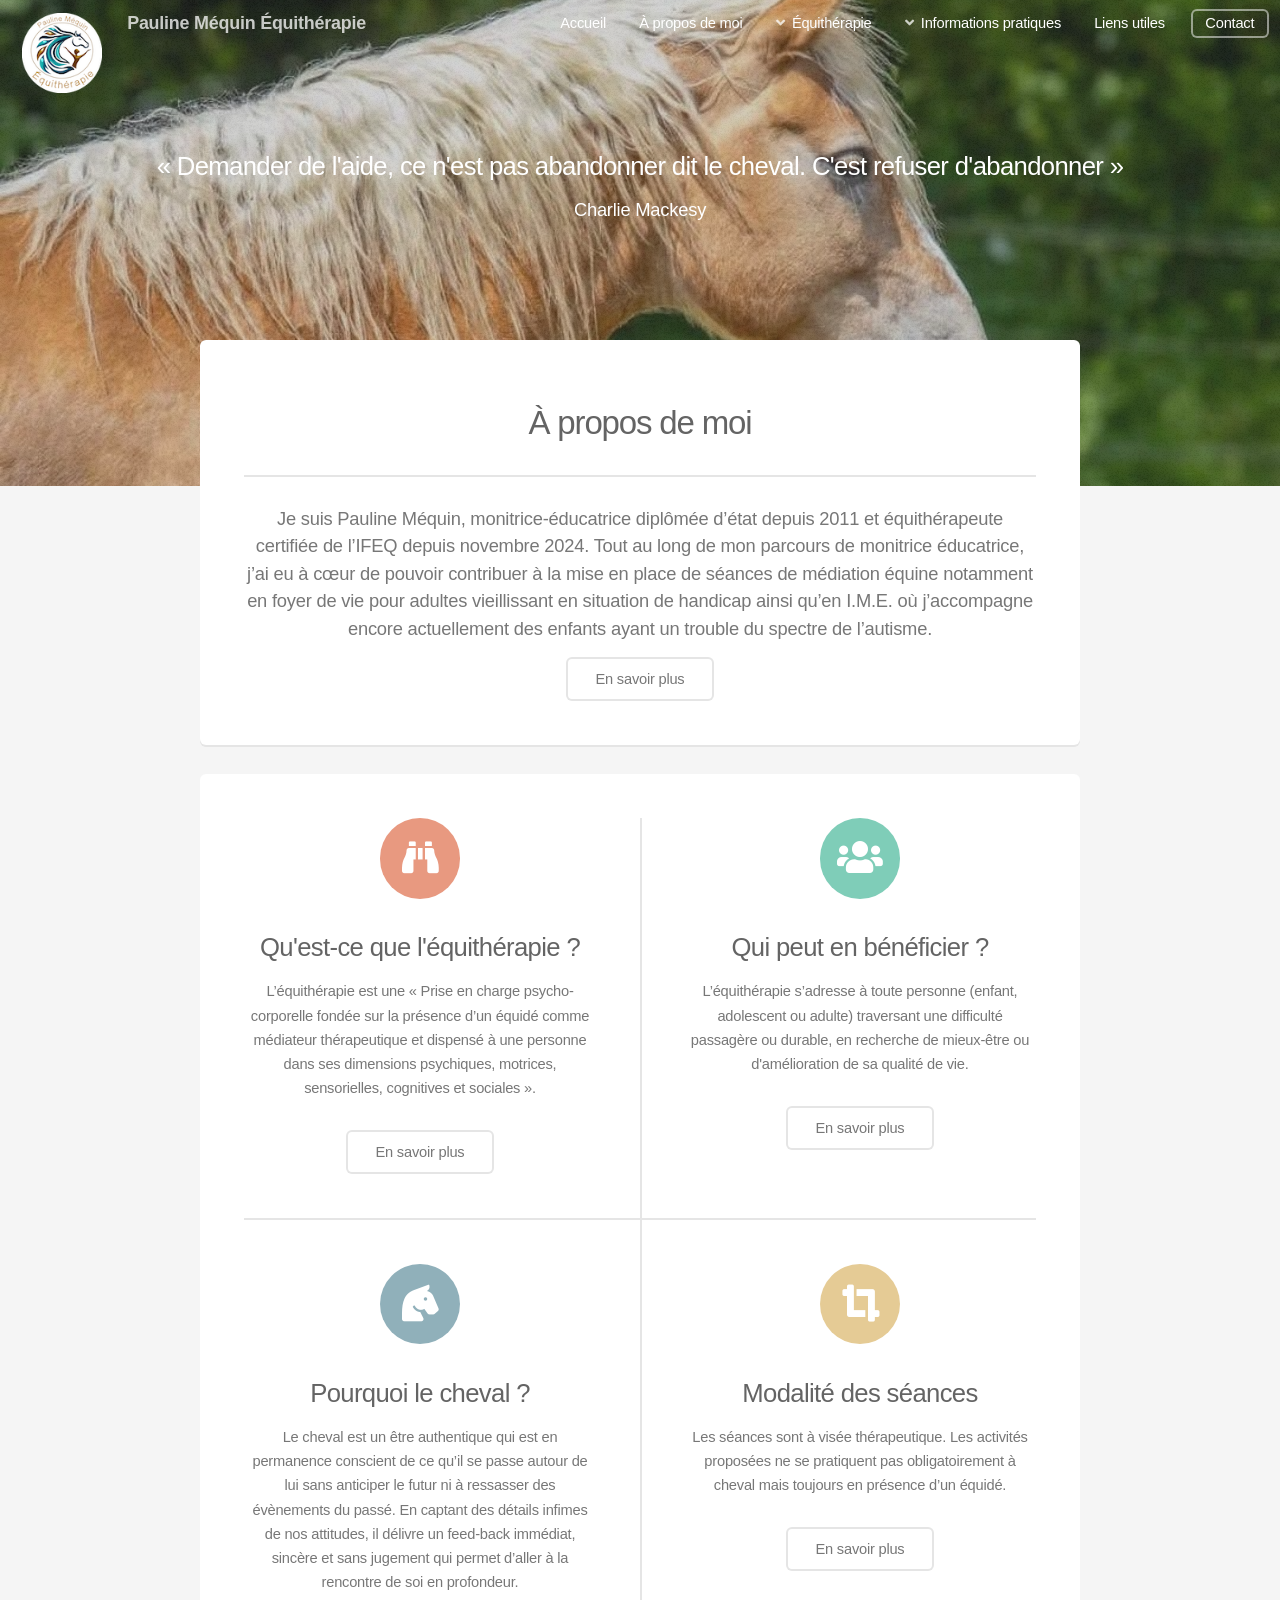
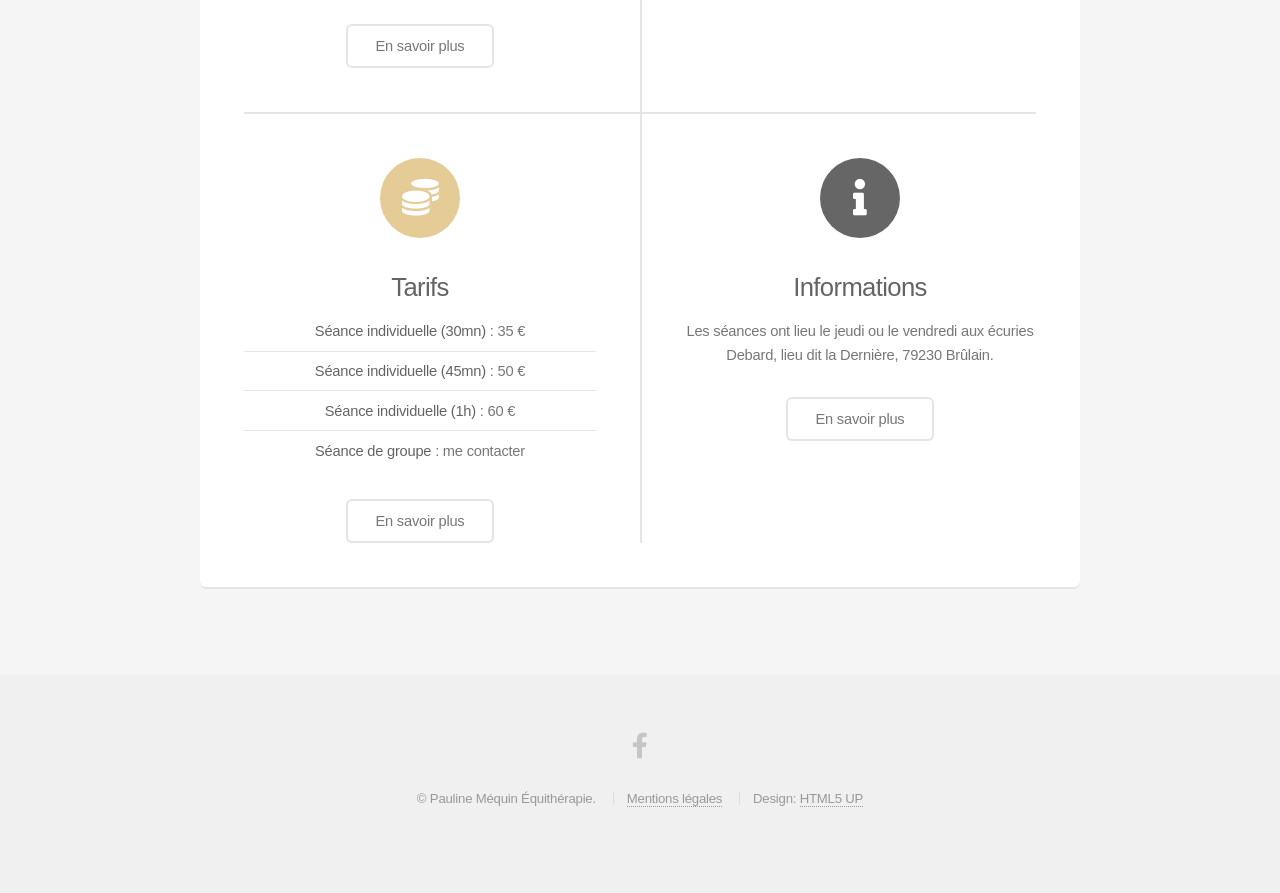
==== commit f2f4460a: "deploy: Viguro79/pmequitherapie@aef23e04a300b21feeb94bdbb90b60885aa8f535" ====
--- a/index.html
+++ b/index.html
@@ -95,7 +95,7 @@
 </section>
         <section>
     <span class="icon solid major fa-info accent1"></span>
-    <h3>Informations</h3><p>Les séances ont lieu le jeudi ou le vendredi au centre de médiation équine « cheval et vie » située au lieu dit La Vollée, 79170 Secondigné sur Belle.</p>
+    <h3>Informations</h3><p>Les séances ont lieu le jeudi ou le vendredi aux écuries Debard, lieu dit la Dernière, 79230 Brûlain.</p>
     <ul class="actions special">
         <li><a href="/infos/" class="button alt">En savoir plus</a></li>
     </ul>
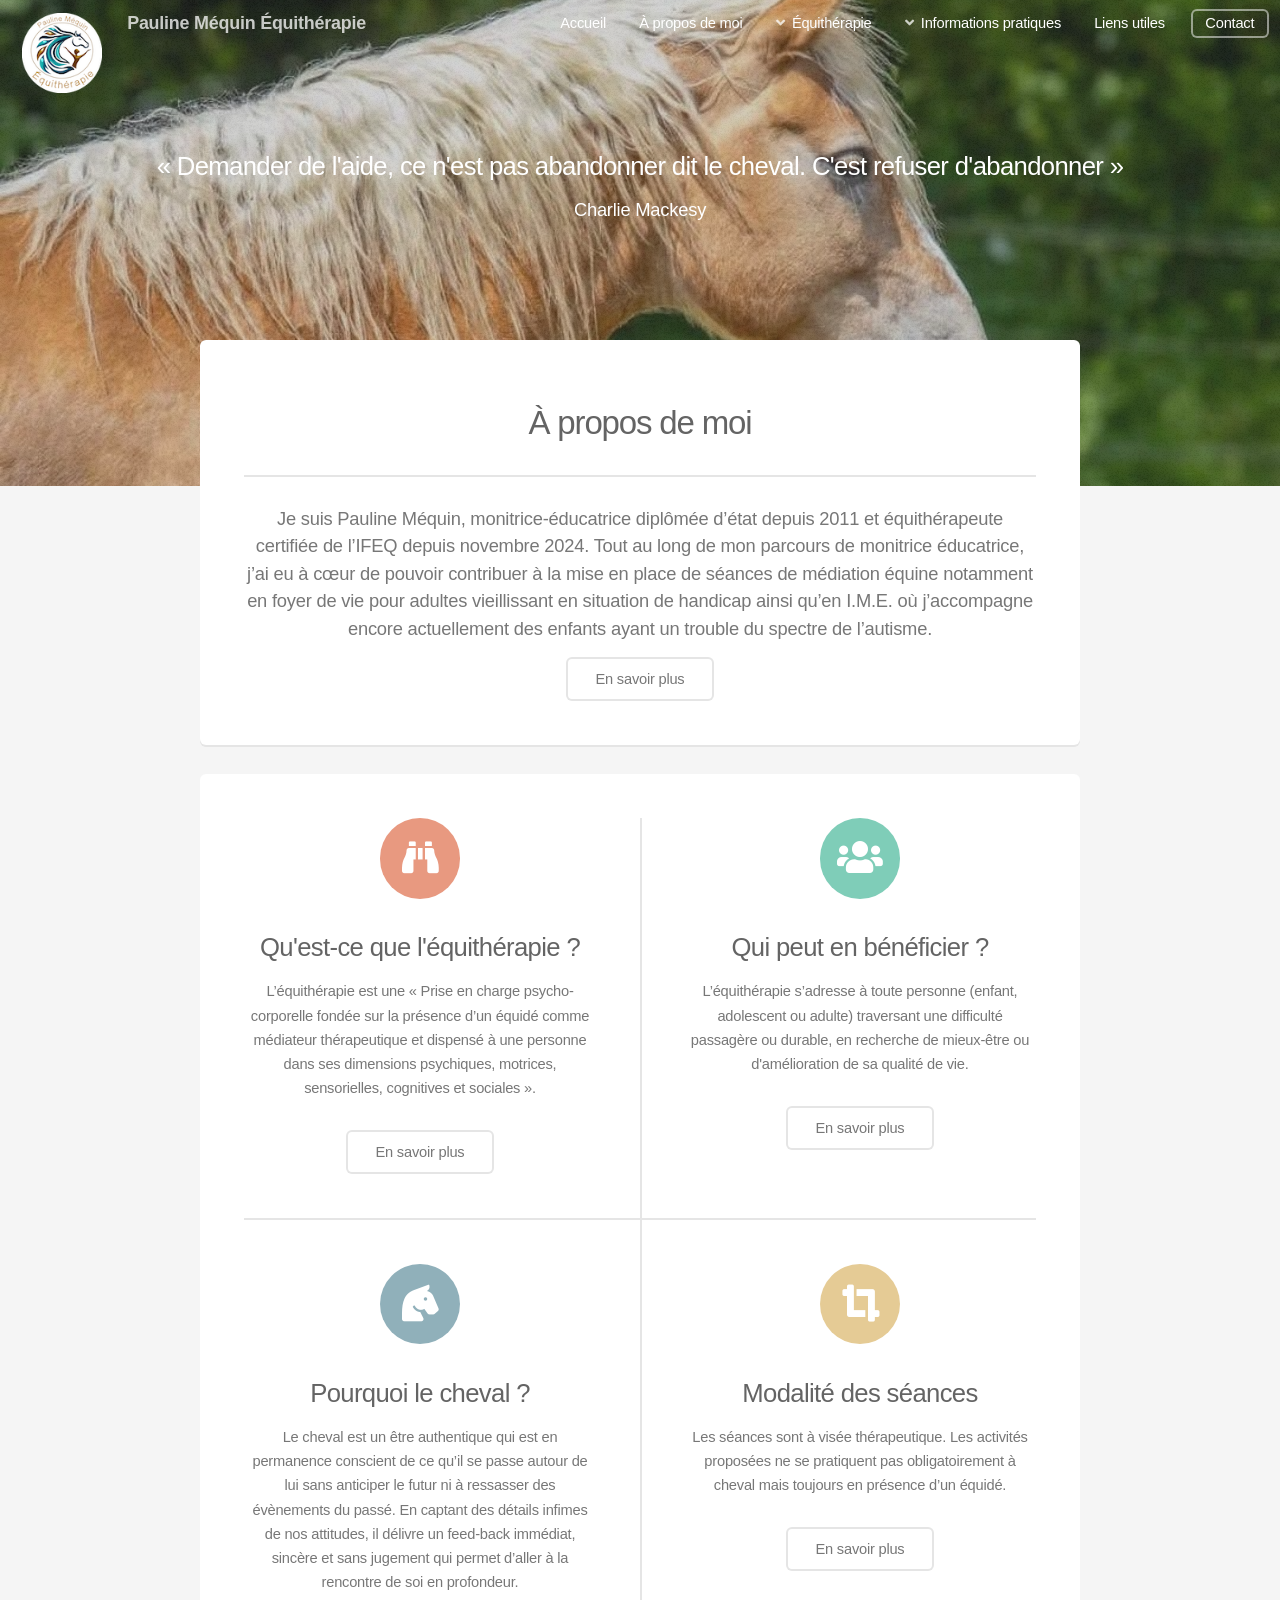
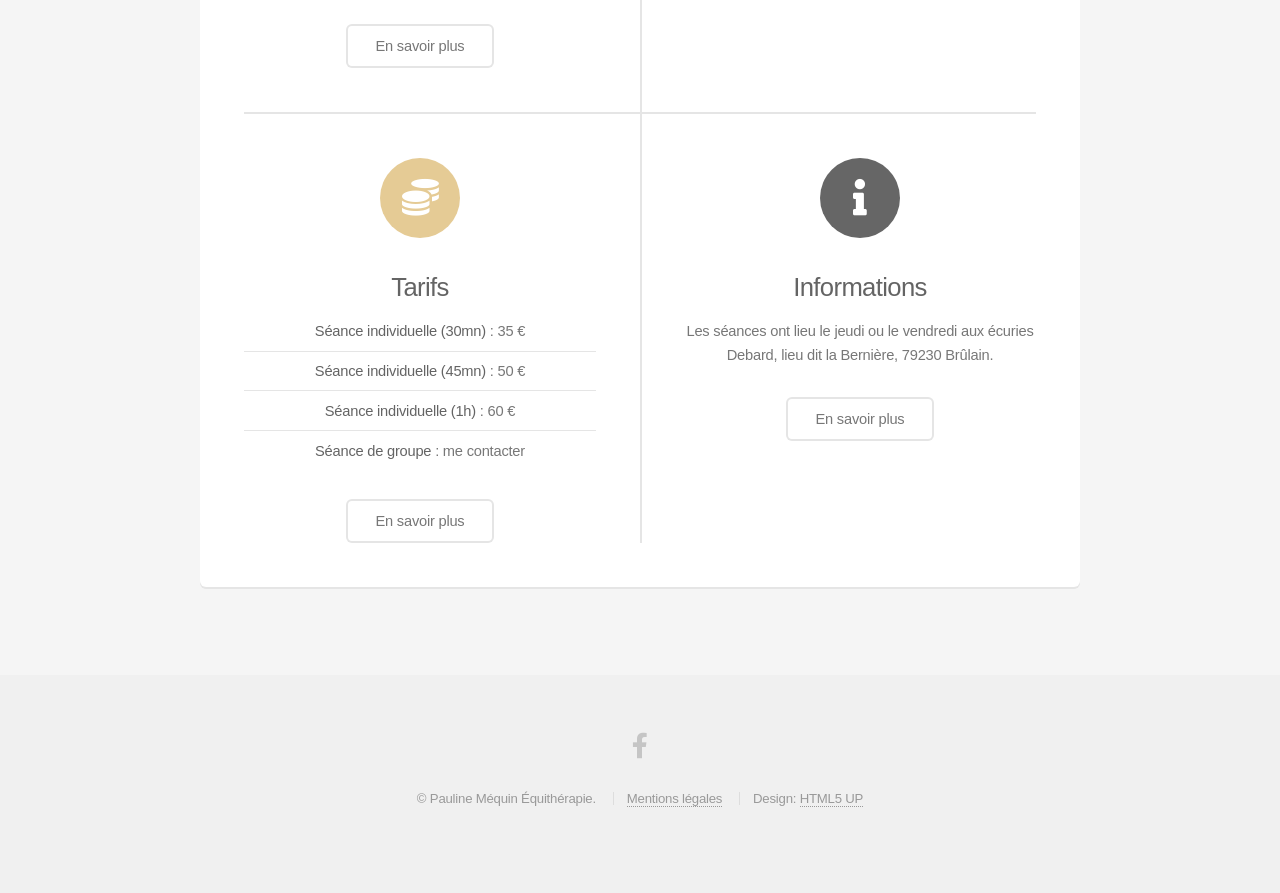
==== commit 066d2fcd: "deploy: Viguro79/pmequitherapie@9428acba3cf0f4b36a9797d6efcc1426a81b4407" ====
--- a/index.html
+++ b/index.html
@@ -95,7 +95,7 @@
 </section>
         <section>
     <span class="icon solid major fa-info accent1"></span>
-    <h3>Informations</h3><p>Les séances ont lieu le jeudi ou le vendredi aux écuries Debard, lieu dit la Dernière, 79230 Brûlain.</p>
+    <h3>Informations</h3><p>Les séances ont lieu le jeudi ou le vendredi aux écuries Debard, lieu dit la Bernière, 79230 Brûlain.</p>
     <ul class="actions special">
         <li><a href="/infos/" class="button alt">En savoir plus</a></li>
     </ul>
